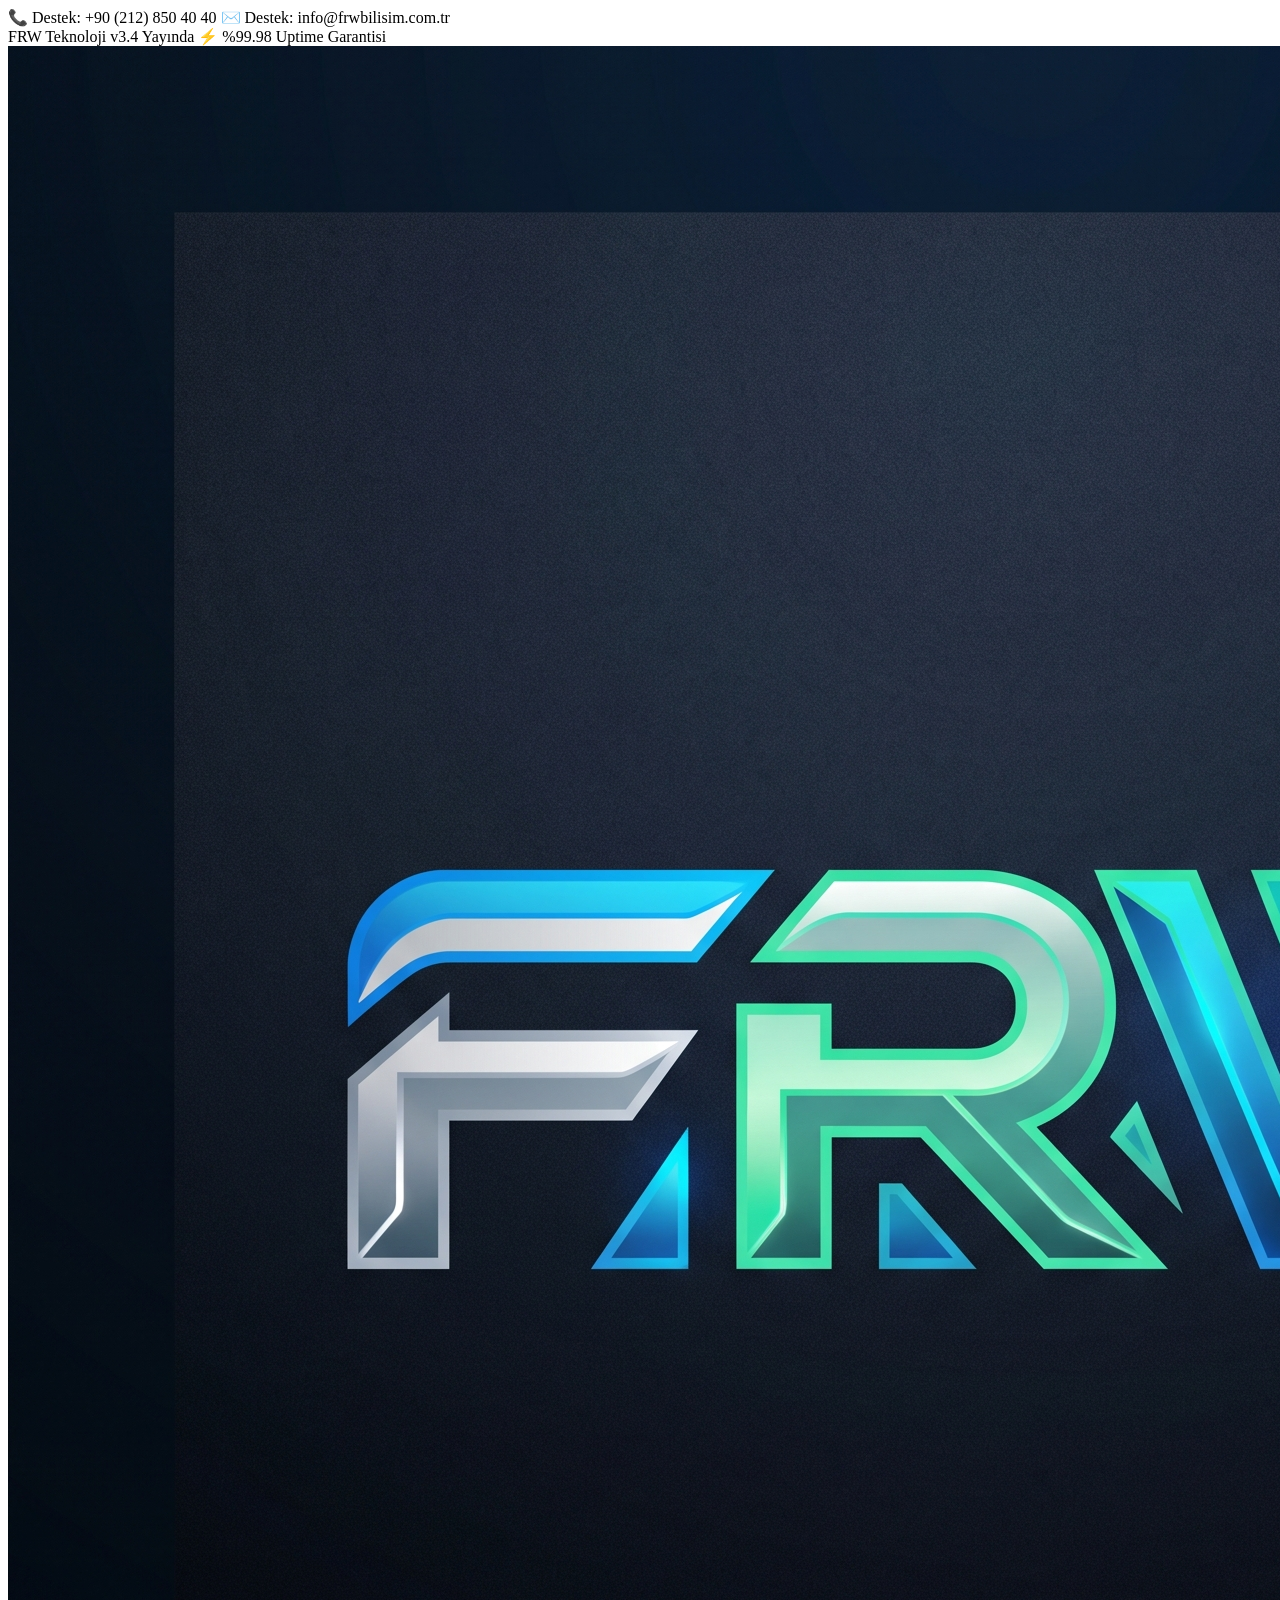
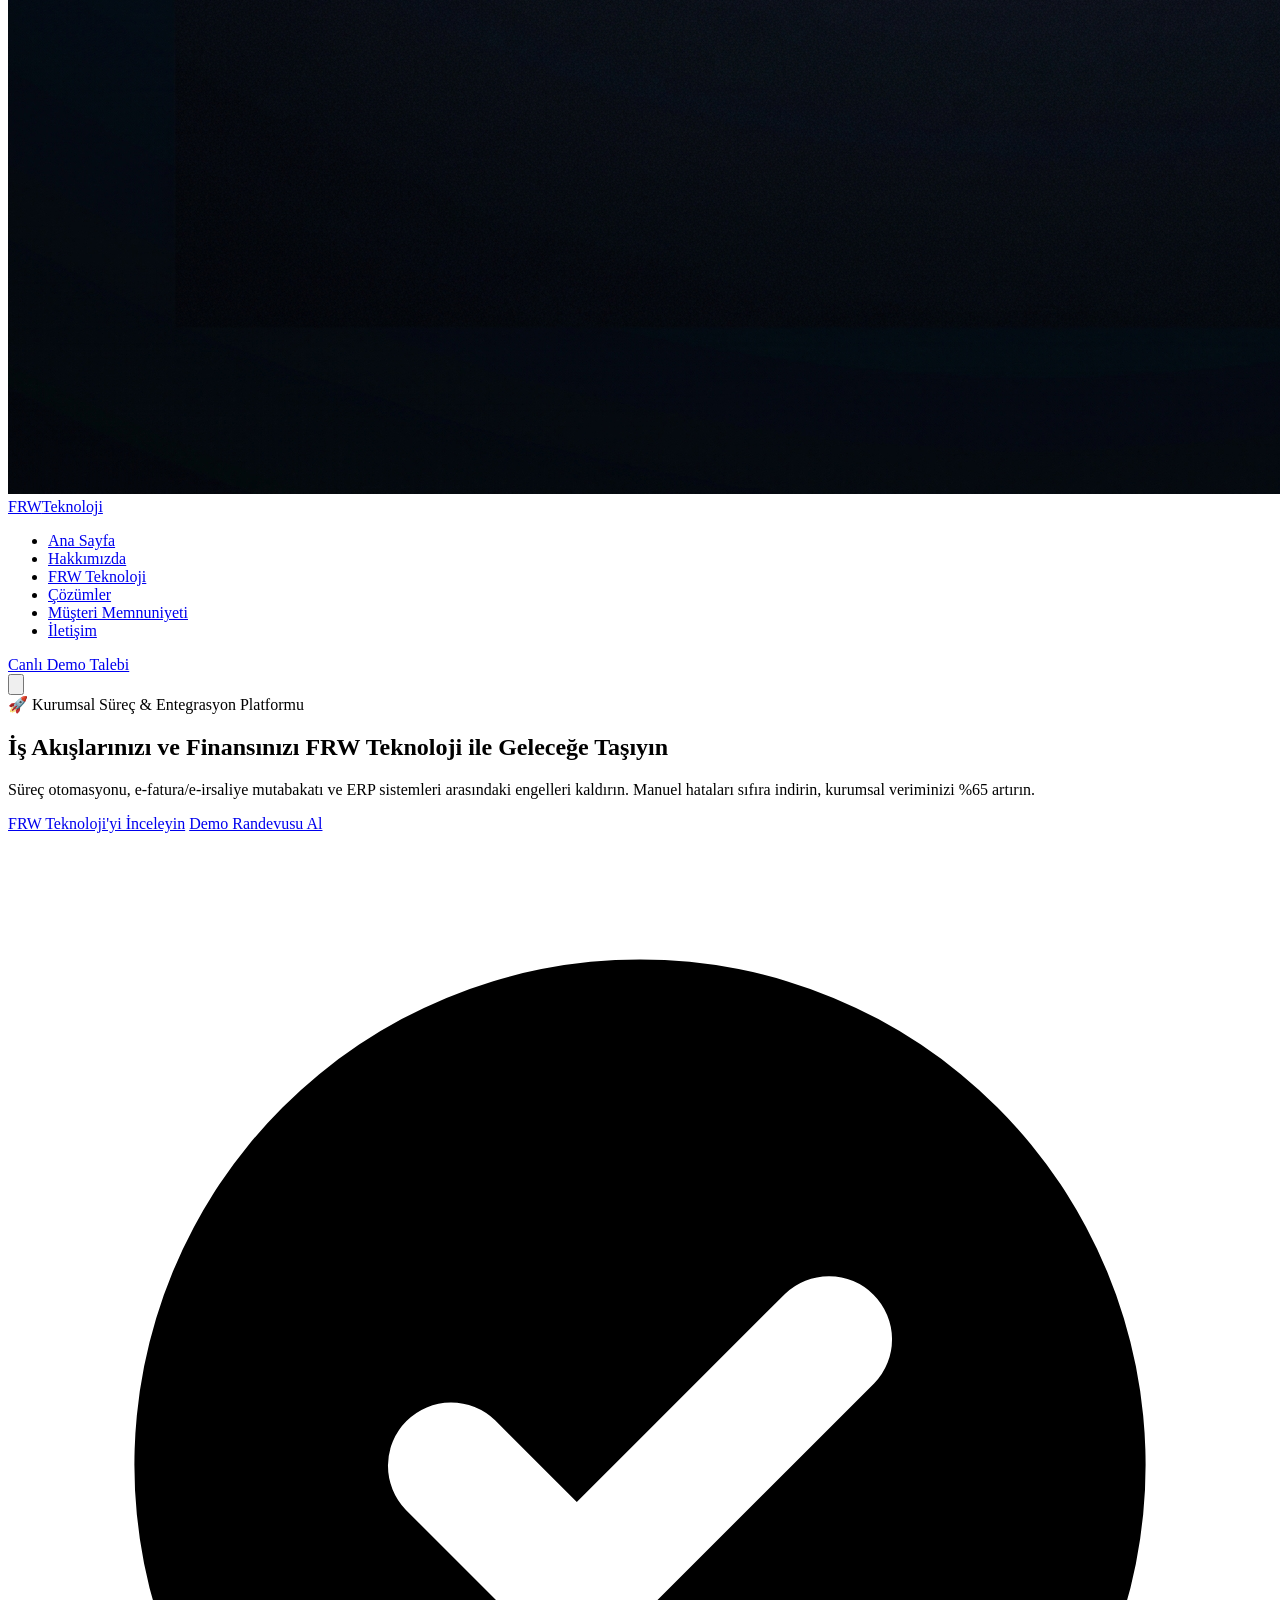
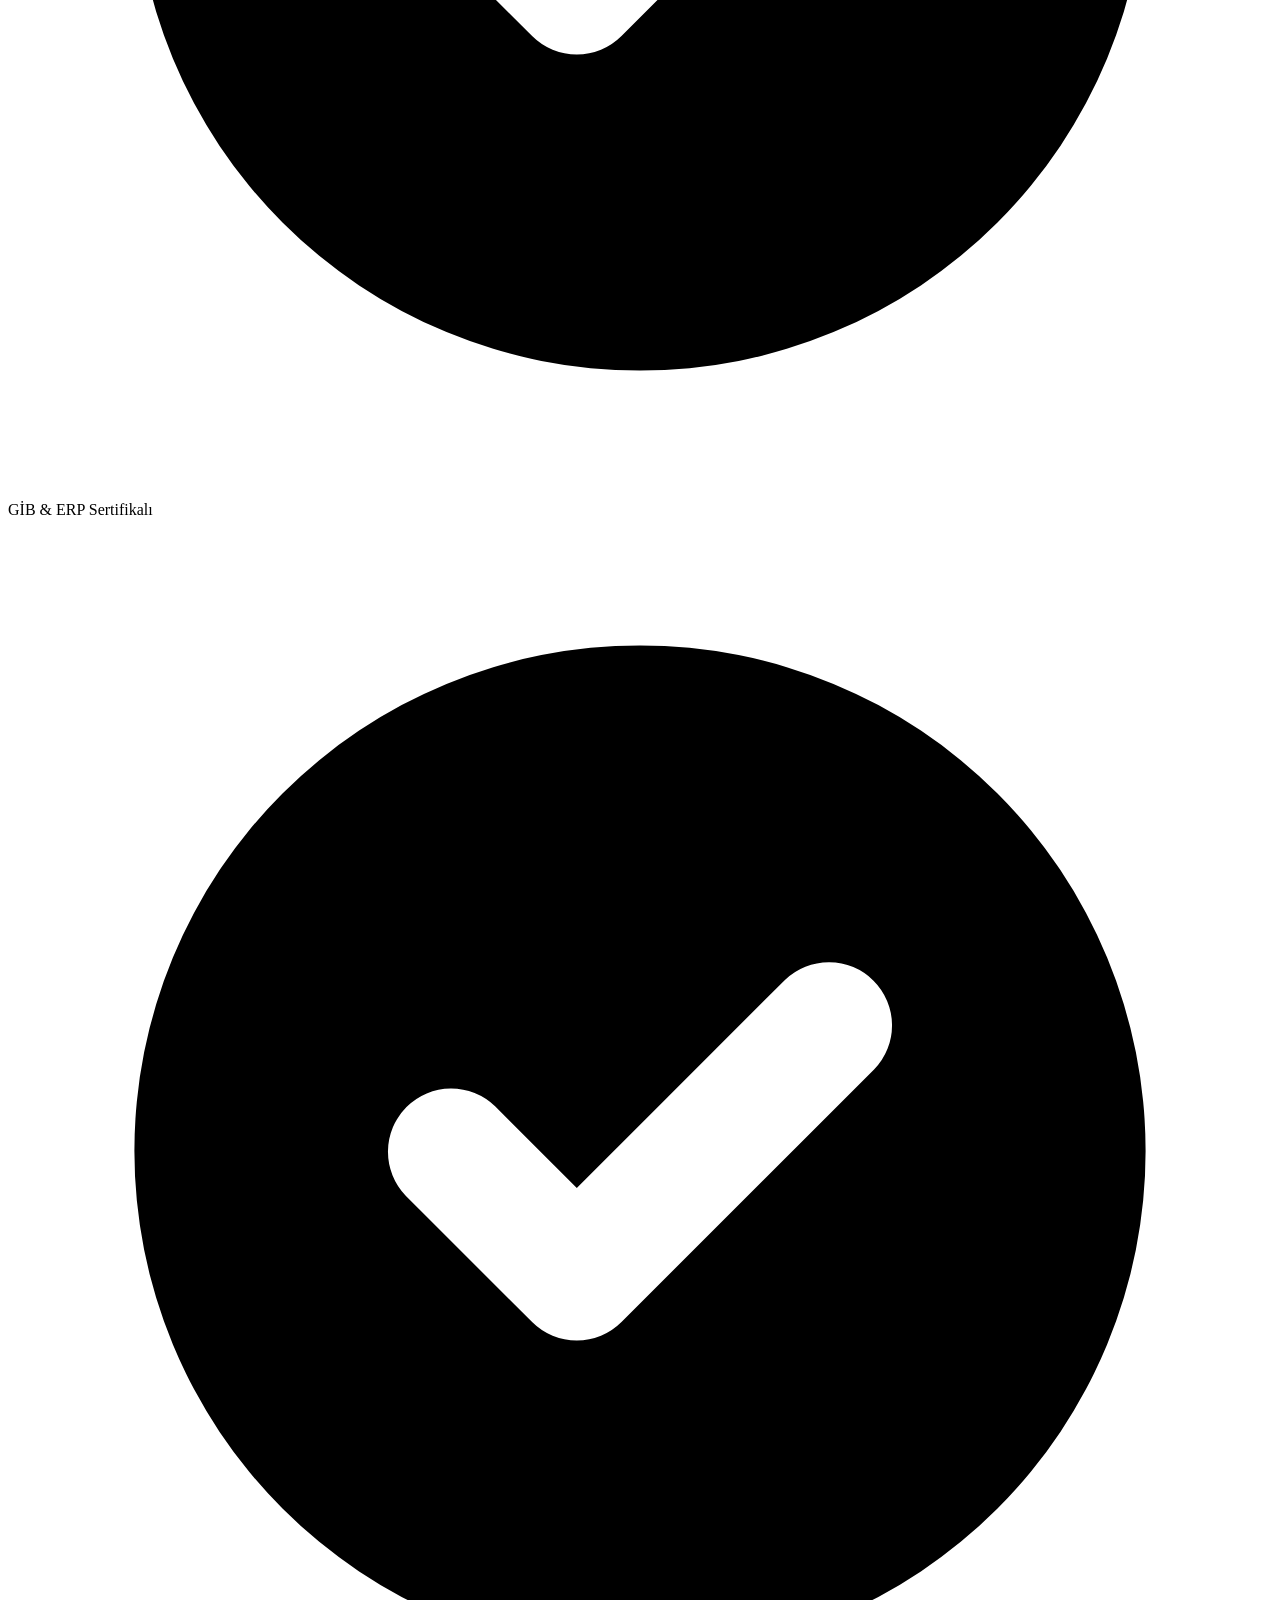
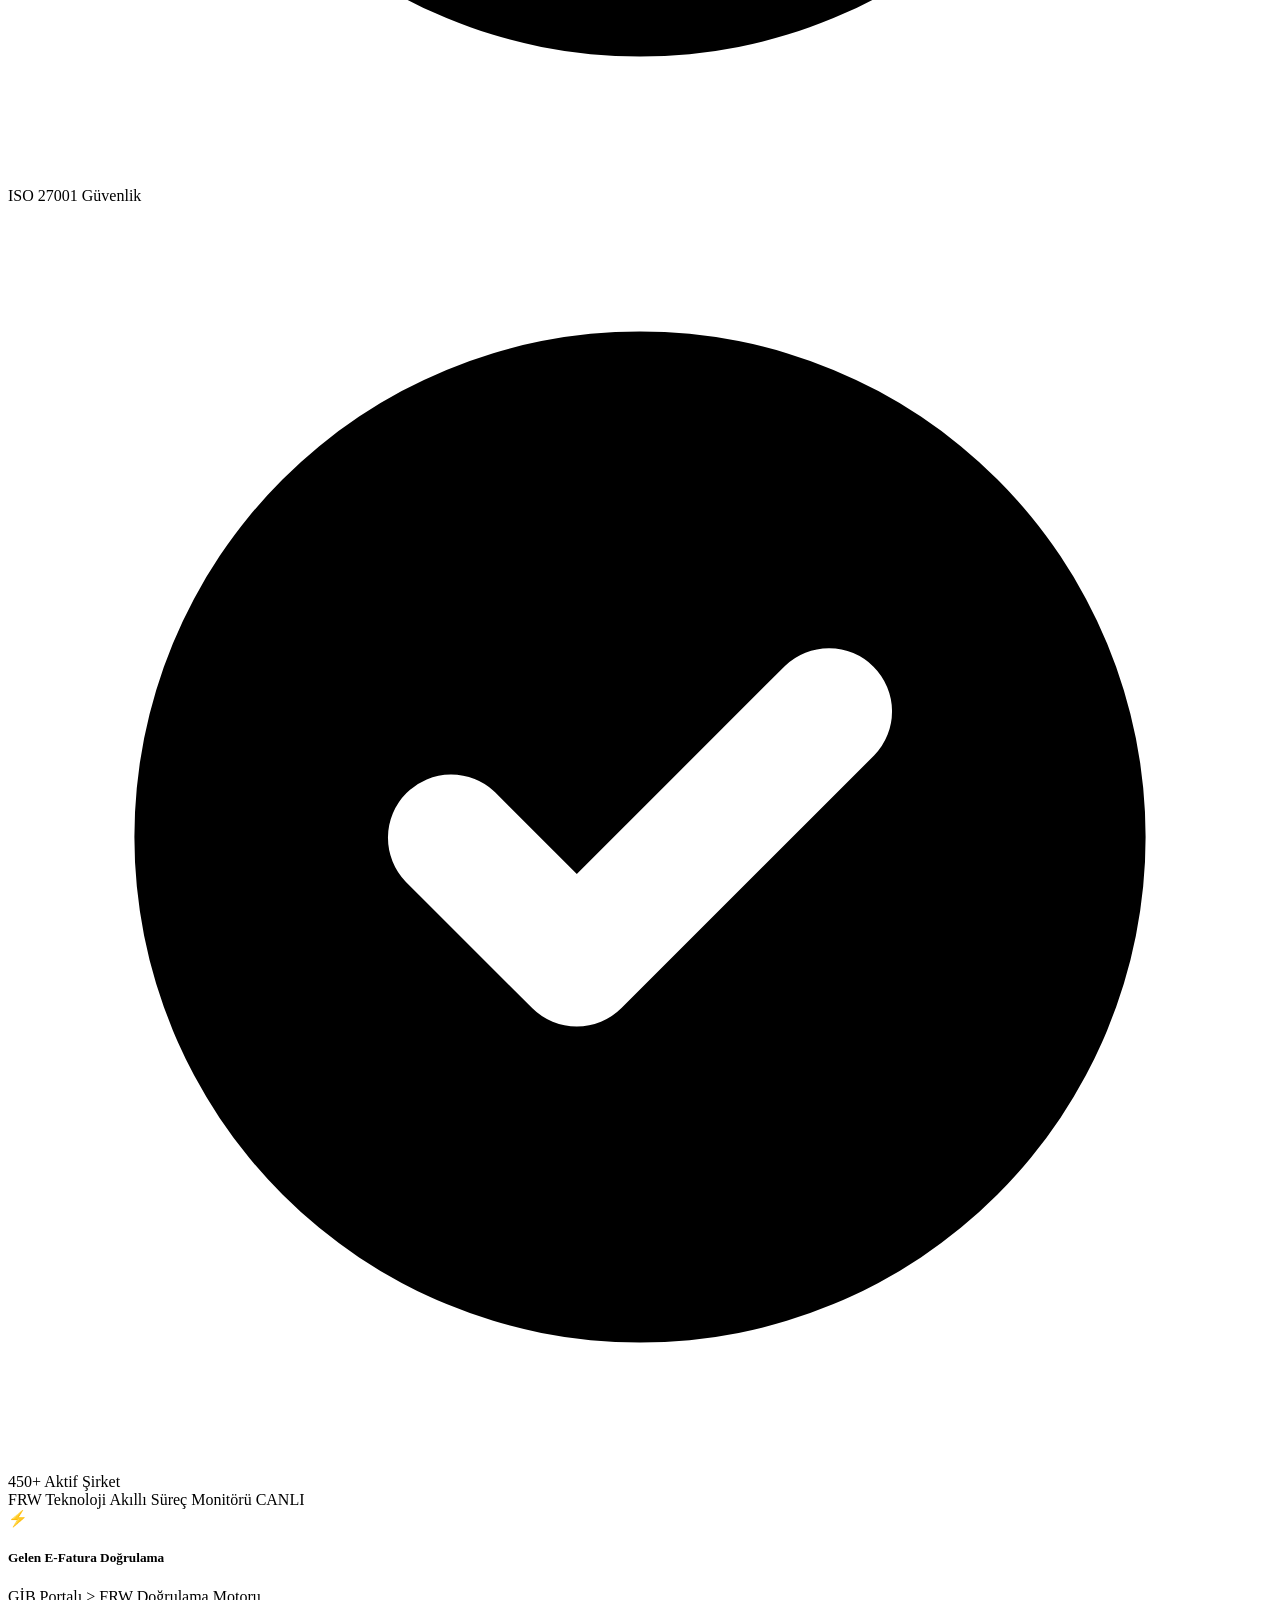
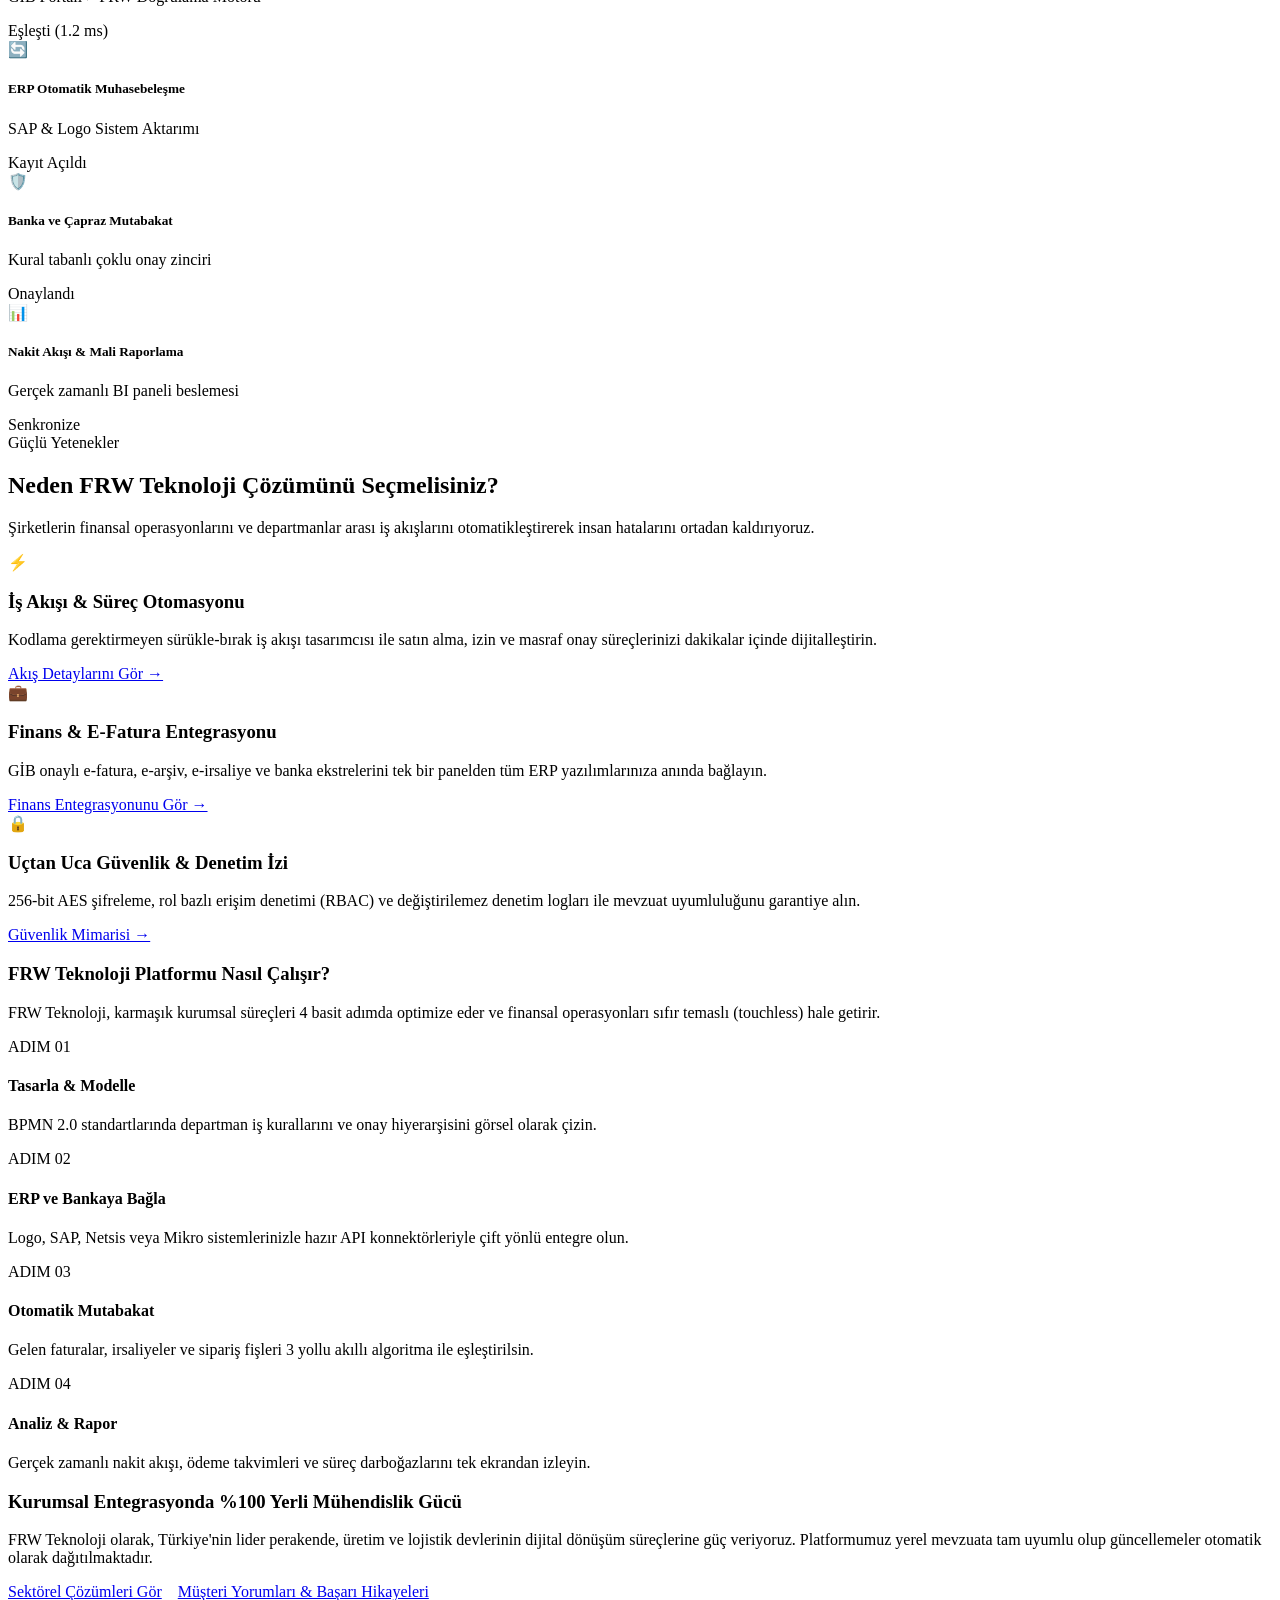
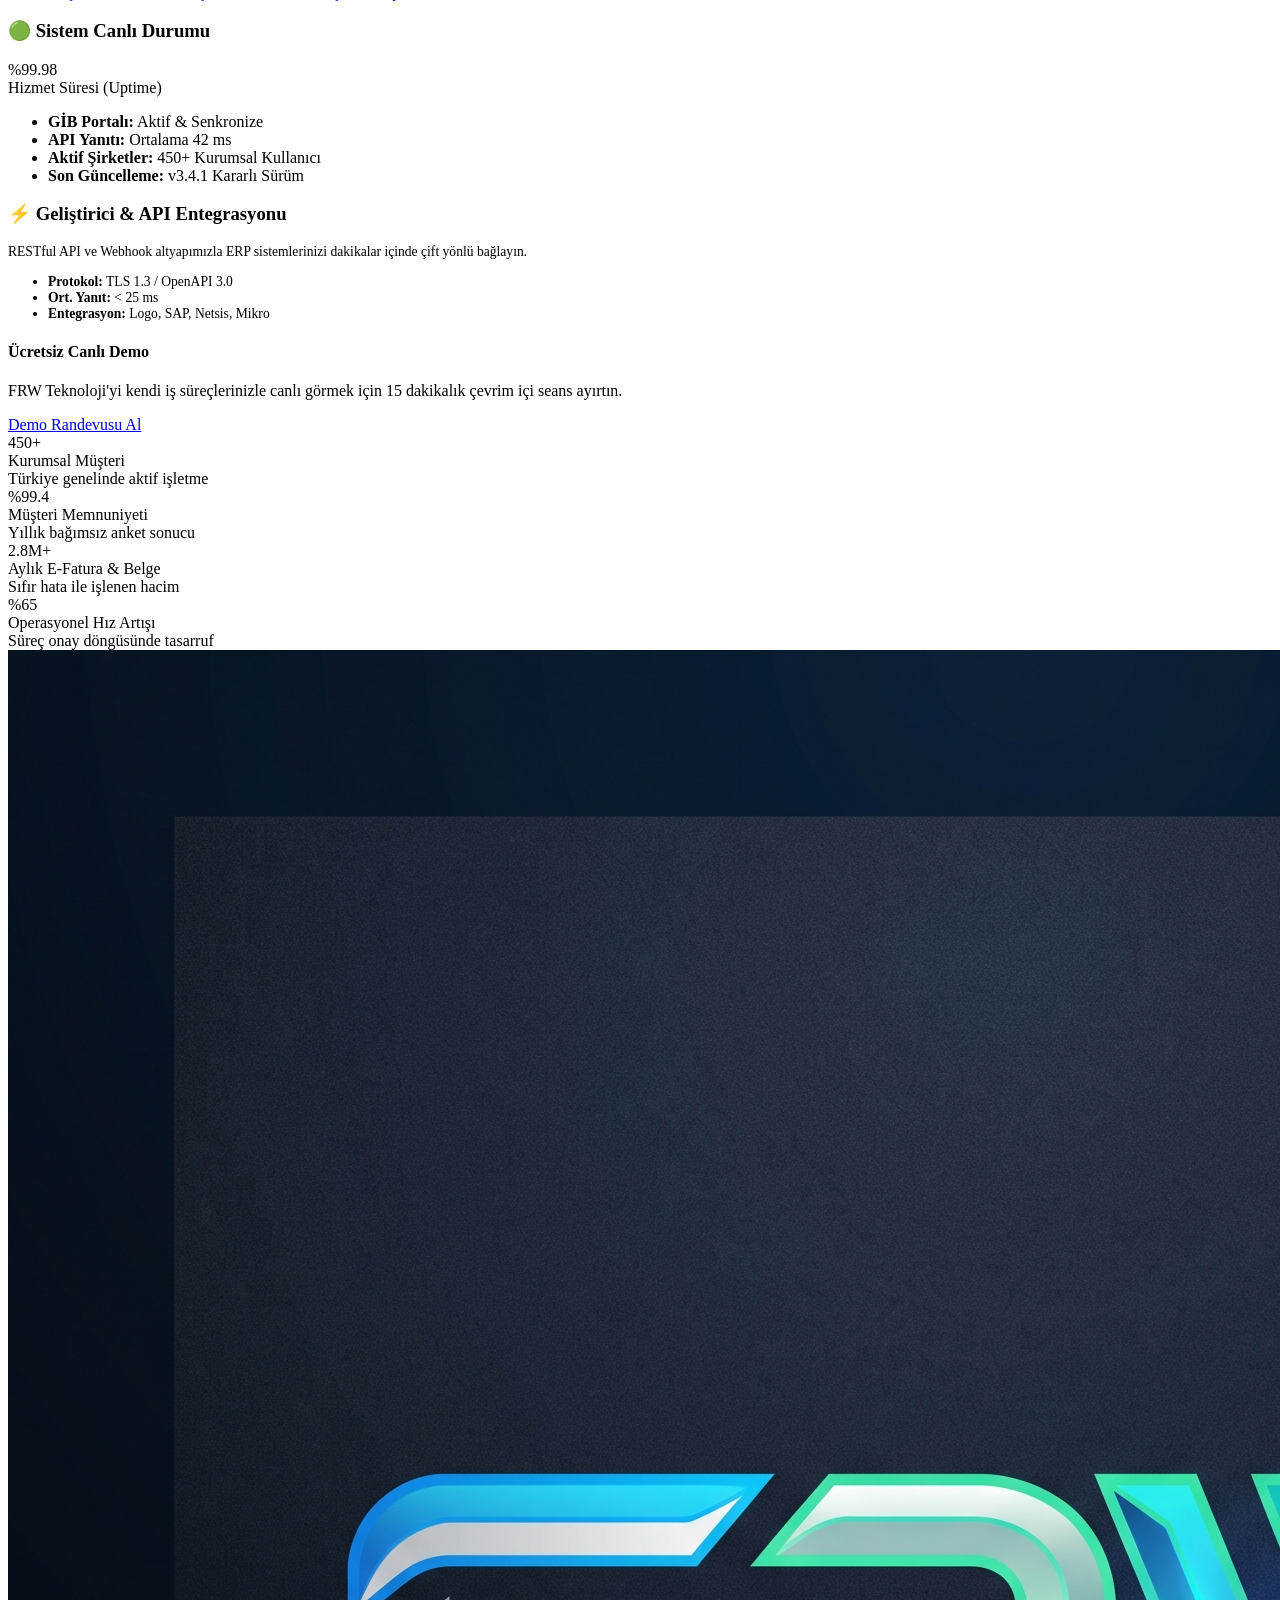
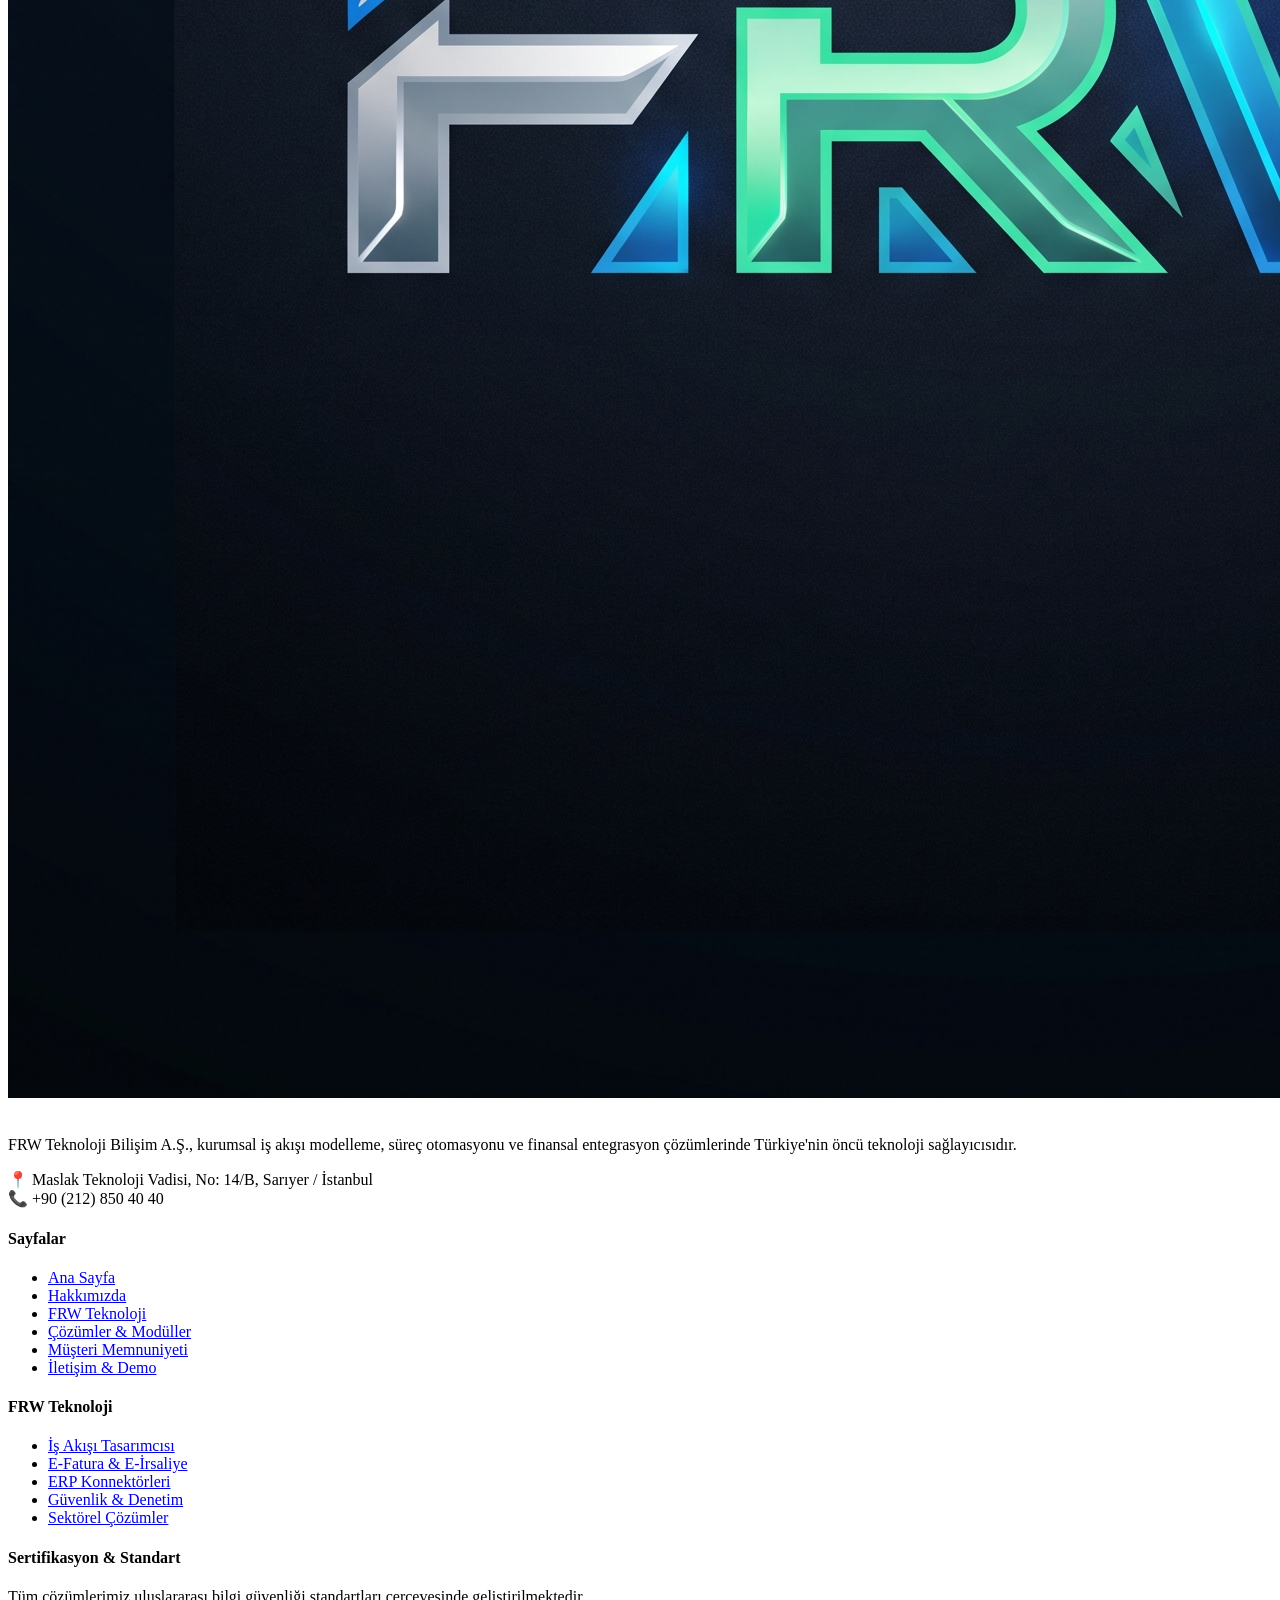
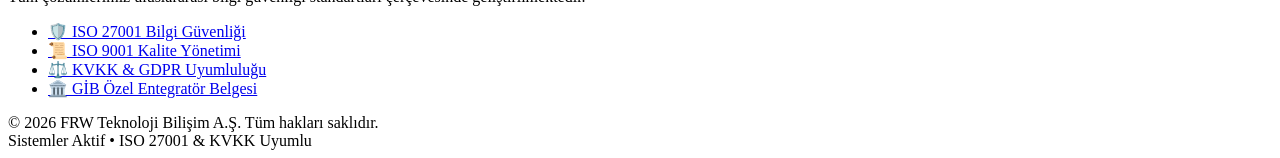
==== index.html @ 18f31af7 "Proje güncellendi" ====
<!DOCTYPE html>
<html lang="en">
<head>
    <meta charset="UTF-8">
    <meta name="viewport" content="width=device-width, initial-scale=1.0">
    <title>FRW Teknoloji | İş Akışı, Süreç Otomasyonu Ve Finans Entegrasyon Çözümleri</title>
    <meta name="description" content="FRW Teknoloji ile iş akışlarınızı, süreç otomasyonunuzu ve finans/fatura entegrasyonlarınızı tek merkezden yönetin.">

    <link rel="icon" type="image/jpg" href="assets/icons/frw.logo.jpg">

    <link rel="stylesheet" href="css/base.css">
    <link rel="stylesheet" href="css/index.css">

</head>
<body>
    <!--Header Bölümü-->
  <header class="site-header" id="site-header">
    <!-- Üst Bilgi Barı -->
    <div class="header-topbar">
      <div class="container">
        <div class="topbar-info">
          <span>📞 Destek: +90 (212) 850 40 40</span>
          <span>✉️ Destek: info@frwbilisim.com.tr</span>
        </div>
        <div class="topbar-info">
          <span class="topbar-tag">FRW Teknoloji v3.4 Yayında</span>
          <span>⚡ %99.98 Uptime Garantisi</span>
        </div>
      </div>
    </div>

    <!-- Üst Menü -->
    <div class="header-main">
      <div class="container header-inner">
        <!-- Marka Logosu -->
        <a href="index.html" class="brand-logo" title="FRW Teknoloji Ana Sayfa">
          <img src="assets/icons/frw.logo.jpg" alt="FRW Logo" class="logo-icon">
          <span>FRW<span class="logo-tag">Teknoloji</span></span>
        </a>

        <!-- Üst Menü -->
        <nav class="main-nav" id="main-nav" aria-label="Ana Gezinti Menüsü">
          <ul class="nav-list">
            <li><a href="index.html" class="nav-link active">Ana Sayfa</a></li>
            <li><a href="hakkimizda.html" class="nav-link">Hakkımızda</a></li>
            <li><a href="teknoloji.html" class="nav-link">FRW Teknoloji</a></li>
            <li><a href="cozumler.html" class="nav-link">Çözümler</a></li>
            <li><a href="musteri-memnuniyeti.html" class="nav-link">Müşteri Memnuniyeti</a></li>
            <li><a href="iletisim.html" class="nav-link">İletişim</a></li>
          </ul>
        </nav>

        <!-- Demo Taleb Kısmı -->
        <div class="header-actions">
          <a href="iletisim.html" class="btn btn-primary btn-sm">Canlı Demo Talebi</a>
        </div>

        <button class="mobile-toggle" aria-label="Menüyü Aç/Kapat" aria-expanded="false">
          <svg fill="none" stroke="currentColor" stroke-width="2" viewBox="0 0 24 24">
            <path stroke-linecap="round" stroke-linejoin="round" d="M4 6h16M4 12h16M4 18h16"></path>
          </svg>
        </button>
      </div>
    </div>
  </header>

  <!--Main Kıım-->

  <main id="main-content">

    <section class="hero-section" id="hero">
      <div class="container">
        <div class="hero-grid">
          <div class="hero-content">
            <span class="hero-badge">🚀 Kurumsal Süreç &amp; Entegrasyon Platformu</span>
            <h1 class="hero-title">
              İş Akışlarınızı ve Finansınızı <span class="highlight">FRW Teknoloji</span> ile Geleceğe Taşıyın
            </h1>
            <p class="hero-desc">
              Süreç otomasyonu, e-fatura/e-irsaliye mutabakatı ve ERP sistemleri arasındaki engelleri kaldırın. Manuel hataları sıfıra indirin, kurumsal veriminizi %65 artırın.
            </p>
            <div class="hero-cta-group">
              <a href="teknoloji.html" class="btn btn-primary btn-lg">FRW Teknoloji'yi İnceleyin</a>
              <a href="iletisim.html" class="btn btn-outline btn-lg">Demo Randevusu Al</a>
            </div>
            <div class="hero-trust-bar">
              <div class="trust-item">
                <svg fill="currentColor" viewBox="0 0 20 20"><path fill-rule="evenodd" d="M10 18a8 8 0 100-16 8 8 0 000 16zm3.707-9.293a1 1 0 00-1.414-1.414L9 10.586 7.707 9.293a1 1 0 00-1.414 1.414l2 2a1 1 0 001.414 0l4-4z" clip-rule="evenodd"></path></svg>
                <span>GİB &amp; ERP Sertifikalı</span>
              </div>
              <div class="trust-item">
                <svg fill="currentColor" viewBox="0 0 20 20"><path fill-rule="evenodd" d="M10 18a8 8 0 100-16 8 8 0 000 16zm3.707-9.293a1 1 0 00-1.414-1.414L9 10.586 7.707 9.293a1 1 0 00-1.414 1.414l2 2a1 1 0 001.414 0l4-4z" clip-rule="evenodd"></path></svg>
                <span>ISO 27001 Güvenlik</span>
              </div>
              <div class="trust-item">
                <svg fill="currentColor" viewBox="0 0 20 20"><path fill-rule="evenodd" d="M10 18a8 8 0 100-16 8 8 0 000 16zm3.707-9.293a1 1 0 00-1.414-1.414L9 10.586 7.707 9.293a1 1 0 00-1.414 1.414l2 2a1 1 0 001.414 0l4-4z" clip-rule="evenodd"></path></svg>
                <span>450+ Aktif Şirket</span>
              </div>
            </div>
          </div>

          
          <div class="hero-visual">
            <div class="hero-visual-card">
              <div class="visual-card-header">
                <div class="dots">
                  <span class="dot"></span>
                  <span class="dot"></span>
                  <span class="dot"></span>
                </div>
                <span>FRW Teknoloji Akıllı Süreç Monitörü</span>
                <span class="badge badge-success">CANLI</span>
              </div>
              <div class="visual-card-body">
                <div class="flow-step-item">
                  <div class="flow-step-info">
                    <span class="flow-icon">⚡</span>
                    <div>
                      <h5>Gelen E-Fatura Doğrulama</h5>
                      <p>GİB Portalı &gt; FRW Doğrulama Motoru</p>
                    </div>
                  </div>
                  <span class="flow-status status-ok">Eşleşti (1.2 ms)</span>
                </div>

                <div class="flow-step-item">
                  <div class="flow-step-info">
                    <span class="flow-icon">🔄</span>
                    <div>
                      <h5>ERP Otomatik Muhasebeleşme</h5>
                      <p>SAP &amp; Logo Sistem Aktarımı</p>
                    </div>
                  </div>
                  <span class="flow-status status-ok">Kayıt Açıldı</span>
                </div>

                <div class="flow-step-item">
                  <div class="flow-step-info">
                    <span class="flow-icon">🛡️</span>
                    <div>
                      <h5>Banka ve Çapraz Mutabakat</h5>
                      <p>Kural tabanlı çoklu onay zinciri</p>
                    </div>
                  </div>
                  <span class="flow-status status-sync">Onaylandı</span>
                </div>

                <div class="flow-step-item">
                  <div class="flow-step-info">
                    <span class="flow-icon">📊</span>
                    <div>
                      <h5>Nakit Akışı &amp; Mali Raporlama</h5>
                      <p>Gerçek zamanlı BI paneli beslemesi</p>
                    </div>
                  </div>
                  <span class="flow-status status-ok">Senkronize</span>
                </div>
              </div>
            </div>
          </div>
        </div>
      </div>
    </section>

    <section class="features-section" id="ozellikler">
      <div class="container">
        <div class="section-head">
          <span class="sub-tag">Güçlü Yetenekler</span>
          <h2>Neden FRW Teknoloji Çözümünü Seçmelisiniz?</h2>
          <p>Şirketlerin finansal operasyonlarını ve departmanlar arası iş akışlarını otomatikleştirerek insan hatalarını ortadan kaldırıyoruz.</p>
        </div>

        <div class="features-grid">
          <article class="feature-box">
            <div class="feature-box-icon">⚡</div>
            <h3>İş Akışı &amp; Süreç Otomasyonu</h3>
            <p>Kodlama gerektirmeyen sürükle-bırak iş akışı tasarımcısı ile satın alma, izin ve masraf onay süreçlerinizi dakikalar içinde dijitalleştirin.</p>
            <a href="teknoloji.html#surec-yonetimi" class="feature-link">Akış Detaylarını Gör &rarr;</a>
          </article>

          <article class="feature-box">
            <div class="feature-box-icon">💼</div>
            <h3>Finans &amp; E-Fatura Entegrasyonu</h3>
            <p>GİB onaylı e-fatura, e-arşiv, e-irsaliye ve banka ekstrelerini tek bir panelden tüm ERP yazılımlarınıza anında bağlayın.</p>
            <a href="teknoloji.html#finans-entegrasyonu" class="feature-link">Finans Entegrasyonunu Gör &rarr;</a>
          </article>

          <article class="feature-box">
            <div class="feature-box-icon">🔒</div>
            <h3>Uçtan Uca Güvenlik &amp; Denetim İzi</h3>
            <p>256-bit AES şifreleme, rol bazlı erişim denetimi (RBAC) ve değiştirilemez denetim logları ile mevzuat uyumluluğunu garantiye alın.</p>
            <a href="teknoloji.html#guvenlik" class="feature-link">Güvenlik Mimarisi &rarr;</a>
          </article>
        </div>
      </div>
    </section>

    <section class="tech-showcase-section" id="isleyis">
      <div class="container">
        <div class="page-layout-with-aside">
          
          <div class="main-content-column">
            <div class="tech-pipeline-card">
              <h3>FRW Teknoloji Platformu Nasıl Çalışır?</h3>
              <p>FRW Teknoloji, karmaşık kurumsal süreçleri 4 basit adımda optimize eder ve finansal operasyonları sıfır temaslı (touchless) hale getirir.</p>
              
              <div class="pipeline-steps-grid">
                <div class="pipeline-step">
                  <span class="step-num">ADIM 01</span>
                  <h4>Tasarla &amp; Modelle</h4>
                  <p>BPMN 2.0 standartlarında departman iş kurallarını ve onay hiyerarşisini görsel olarak çizin.</p>
                </div>

                <div class="pipeline-step">
                  <span class="step-num">ADIM 02</span>
                  <h4>ERP ve Bankaya Bağla</h4>
                  <p>Logo, SAP, Netsis veya Mikro sistemlerinizle hazır API konnektörleriyle çift yönlü entegre olun.</p>
                </div>

                <div class="pipeline-step">
                  <span class="step-num">ADIM 03</span>
                  <h4>Otomatik Mutabakat</h4>
                  <p>Gelen faturalar, irsaliyeler ve sipariş fişleri 3 yollu akıllı algoritma ile eşleştirilsin.</p>
                </div>

                <div class="pipeline-step">
                  <span class="step-num">ADIM 04</span>
                  <h4>Analiz &amp; Rapor</h4>
                  <p>Gerçek zamanlı nakit akışı, ödeme takvimleri ve süreç darboğazlarını tek ekrandan izleyin.</p>
                </div>
              </div>
            </div>

            <div class="tech-pipeline-card">
              <h3>Kurumsal Entegrasyonda %100 Yerli Mühendislik Gücü</h3>
              <p>FRW Teknoloji olarak, Türkiye'nin lider perakende, üretim ve lojistik devlerinin dijital dönüşüm süreçlerine güç veriyoruz. Platformumuz yerel mevzuata tam uyumlu olup güncellemeler otomatik olarak dağıtılmaktadır.</p>
              <div style="display: flex; gap: 1rem; flex-wrap: wrap; margin-top: 1rem;">
                <a href="cozumler.html" class="btn btn-outline btn-sm">Sektörel Çözümleri Gör</a>
                <a href="musteri-memnuniyeti.html" class="btn btn-outline btn-sm">Müşteri Yorumları &amp; Başarı Hikayeleri</a>
              </div>
            </div>
          </div>

          <!-- Sağ Taraf Yan Bilgi Paneli (aside) -->
          <aside class="sidebar-aside" id="home-aside" aria-label="Sistem ve Platform Bilgileri">
            <div class="aside-card">
              <h3>
                <span class="aside-icon">🟢</span>
                Sistem Canlı Durumu
              </h3>
              <div class="aside-stat-box">
                <div class="num">%99.98</div>
                <div class="lbl">Hizmet Süresi (Uptime)</div>
              </div>
              <ul class="aside-list">
                <li><strong>GİB Portalı:</strong> Aktif &amp; Senkronize</li>
                <li><strong>API Yanıtı:</strong> Ortalama 42 ms</li>
                <li><strong>Aktif Şirketler:</strong> 450+ Kurumsal Kullanıcı</li>
                <li><strong>Son Güncelleme:</strong> v3.4.1 Kararlı Sürüm</li>
              </ul>
            </div>

            <div class="aside-card">
              <h3>
                <span class="aside-icon">⚡</span>
                Geliştirici &amp; API Entegrasyonu
              </h3>
              <p style="font-size: 0.85rem; color: var(--text-muted); margin-bottom: 0.75rem;">
                RESTful API ve Webhook altyapımızla ERP sistemlerinizi dakikalar içinde çift yönlü bağlayın.
              </p>
              <ul class="aside-list" style="font-size: 0.85rem;">
                <li><strong>Protokol:</strong> TLS 1.3 / OpenAPI 3.0</li>
                <li><strong>Ort. Yanıt:</strong> &lt; 25 ms</li>
                <li><strong>Entegrasyon:</strong> Logo, SAP, Netsis, Mikro</li>
              </ul>
            </div>

            <div class="aside-cta-box">
              <h4>Ücretsiz Canlı Demo</h4>
              <p>FRW Teknoloji'yi kendi iş süreçlerinizle canlı görmek için 15 dakikalık çevrim içi seans ayırtın.</p>
              <a href="iletisim.html" class="btn btn-primary btn-sm" style="width: 100%;">Demo Randevusu Al</a>
            </div>
          </aside>

        </div>
      </div>
    </section>

    <section class="metrics-section" id="metrikler">
      <div class="container">
        <div class="metrics-grid">
          <div class="metric-item">
            <div class="metric-value">450+</div>
            <div class="metric-title">Kurumsal Müşteri</div>
            <div class="metric-desc">Türkiye genelinde aktif işletme</div>
          </div>
          <div class="metric-item">
            <div class="metric-value">%99.4</div>
            <div class="metric-title">Müşteri Memnuniyeti</div>
            <div class="metric-desc">Yıllık bağımsız anket sonucu</div>
          </div>
          <div class="metric-item">
            <div class="metric-value">2.8M+</div>
            <div class="metric-title">Aylık E-Fatura &amp; Belge</div>
            <div class="metric-desc">Sıfır hata ile işlenen hacim</div>
          </div>
          <div class="metric-item">
            <div class="metric-value">%65</div>
            <div class="metric-title">Operasyonel Hız Artışı</div>
            <div class="metric-desc">Süreç onay döngüsünde tasarruf</div>
          </div>
        </div>
      </div>
    </section>

  </main>

  <!-- Footer Başlangıcı-->
  <footer class="site-footer" id="site-footer">
    <div class="container">
      <div class="footer-grid">
        <div class="footer-col">
          <div class="brand-logo" style="color: #ffffff; margin-bottom: 1rem;">
            <img src="assets/icons/frw.logo.jpg" alt="FRW Logo" class="logo-icon">
            <span>FRW<span class="logo-tag">Teknoloji</span></span>
          </div>
          <p>
            FRW Teknoloji Bilişim A.Ş., kurumsal iş akışı modelleme, süreç otomasyonu ve finansal entegrasyon çözümlerinde Türkiye'nin öncü teknoloji sağlayıcısıdır.
          </p>
          <div class="footer-contact-item">
            <span>📍</span>
            <span>Maslak Teknoloji Vadisi, No: 14/B, Sarıyer / İstanbul</span>
          </div>
          <div class="footer-contact-item">
            <span>📞</span>
            <span>+90 (212) 850 40 40</span>
          </div>
        </div>

        <div class="footer-col">
          <h4>Sayfalar</h4>
          <ul class="footer-links">
            <li><a href="index.html">Ana Sayfa</a></li>
            <li><a href="hakkimizda.html">Hakkımızda</a></li>
            <li><a href="teknoloji.html">FRW Teknoloji</a></li>
            <li><a href="cozumler.html">Çözümler &amp; Modüller</a></li>
            <li><a href="musteri-memnuniyeti.html">Müşteri Memnuniyeti</a></li>
            <li><a href="iletisim.html">İletişim &amp; Demo</a></li>
          </ul>
        </div>

        <div class="footer-col">
          <h4>FRW Teknoloji</h4>
          <ul class="footer-links">
            <li><a href="teknoloji.html#surec-yonetimi">İş Akışı Tasarımcısı</a></li>
            <li><a href="teknoloji.html#finans-entegrasyonu">E-Fatura &amp; E-İrsaliye</a></li>
            <li><a href="teknoloji.html#erp-entegrasyonu">ERP Konnektörleri</a></li>
            <li><a href="teknoloji.html#guvenlik">Güvenlik &amp; Denetim</a></li>
            <li><a href="cozumler.html#sektorel">Sektörel Çözümler</a></li>
          </ul>
        </div>

        <div class="footer-col">
          <h4>Sertifikasyon &amp; Standart</h4>
          <p>Tüm çözümlerimiz uluslararası bilgi güvenliği standartları çerçevesinde geliştirilmektedir.</p>
          <ul class="footer-links">
            <li><a href="#">🛡️ ISO 27001 Bilgi Güvenliği</a></li>
            <li><a href="#">📜 ISO 9001 Kalite Yönetimi</a></li>
            <li><a href="#">⚖️ KVKK &amp; GDPR Uyumluluğu</a></li>
            <li><a href="#">🏛️ GİB Özel Entegratör Belgesi</a></li>
          </ul>
        </div>
      </div>
    </div>

    <div class="footer-bottom">
      <div class="container">
        <div>
          &copy; 2026 FRW Teknoloji Bilişim A.Ş. Tüm hakları saklıdır.
        </div>
        <div class="footer-system-status">
          <span class="status-pulse"></span> Sistemler Aktif • ISO 27001 &amp; KVKK Uyumlu
        </div>
      </div>
    </div>
  </footer>
  <script src="js/main.js"></script>
    
</body>
</html>
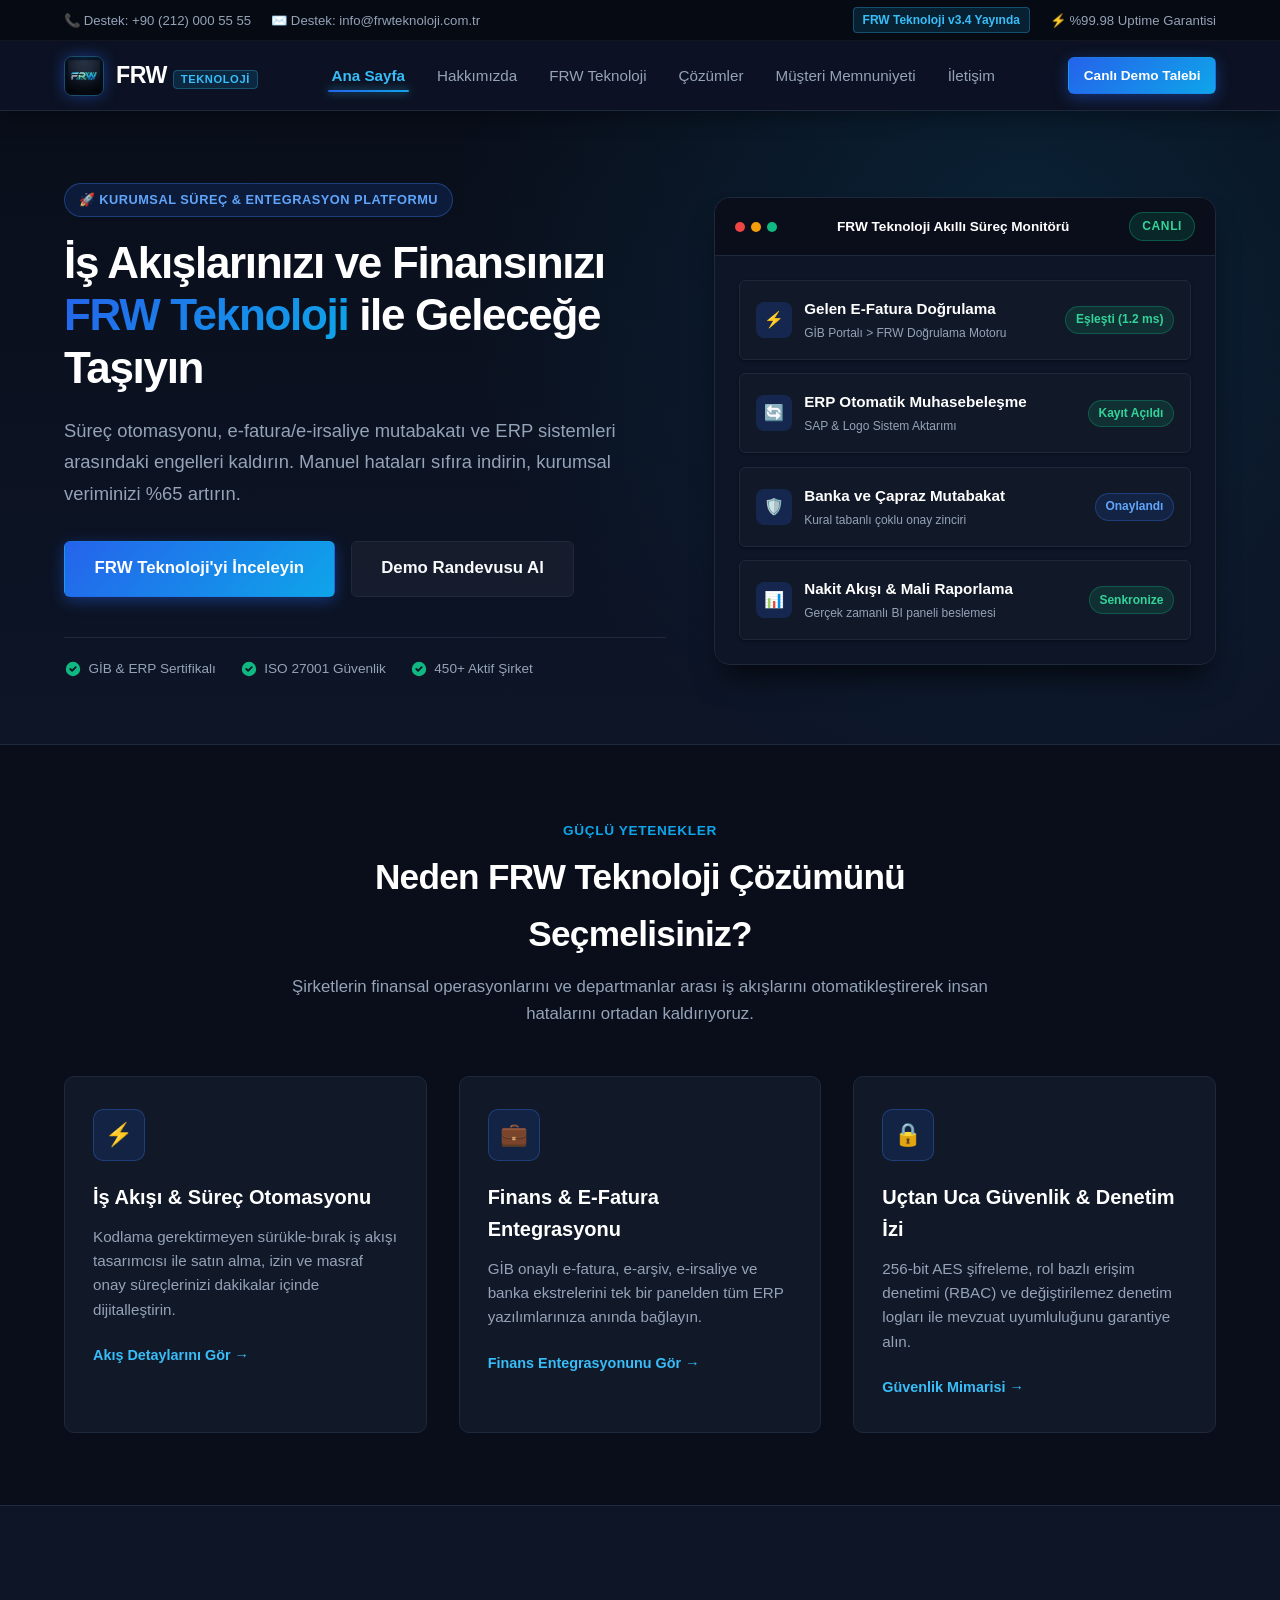
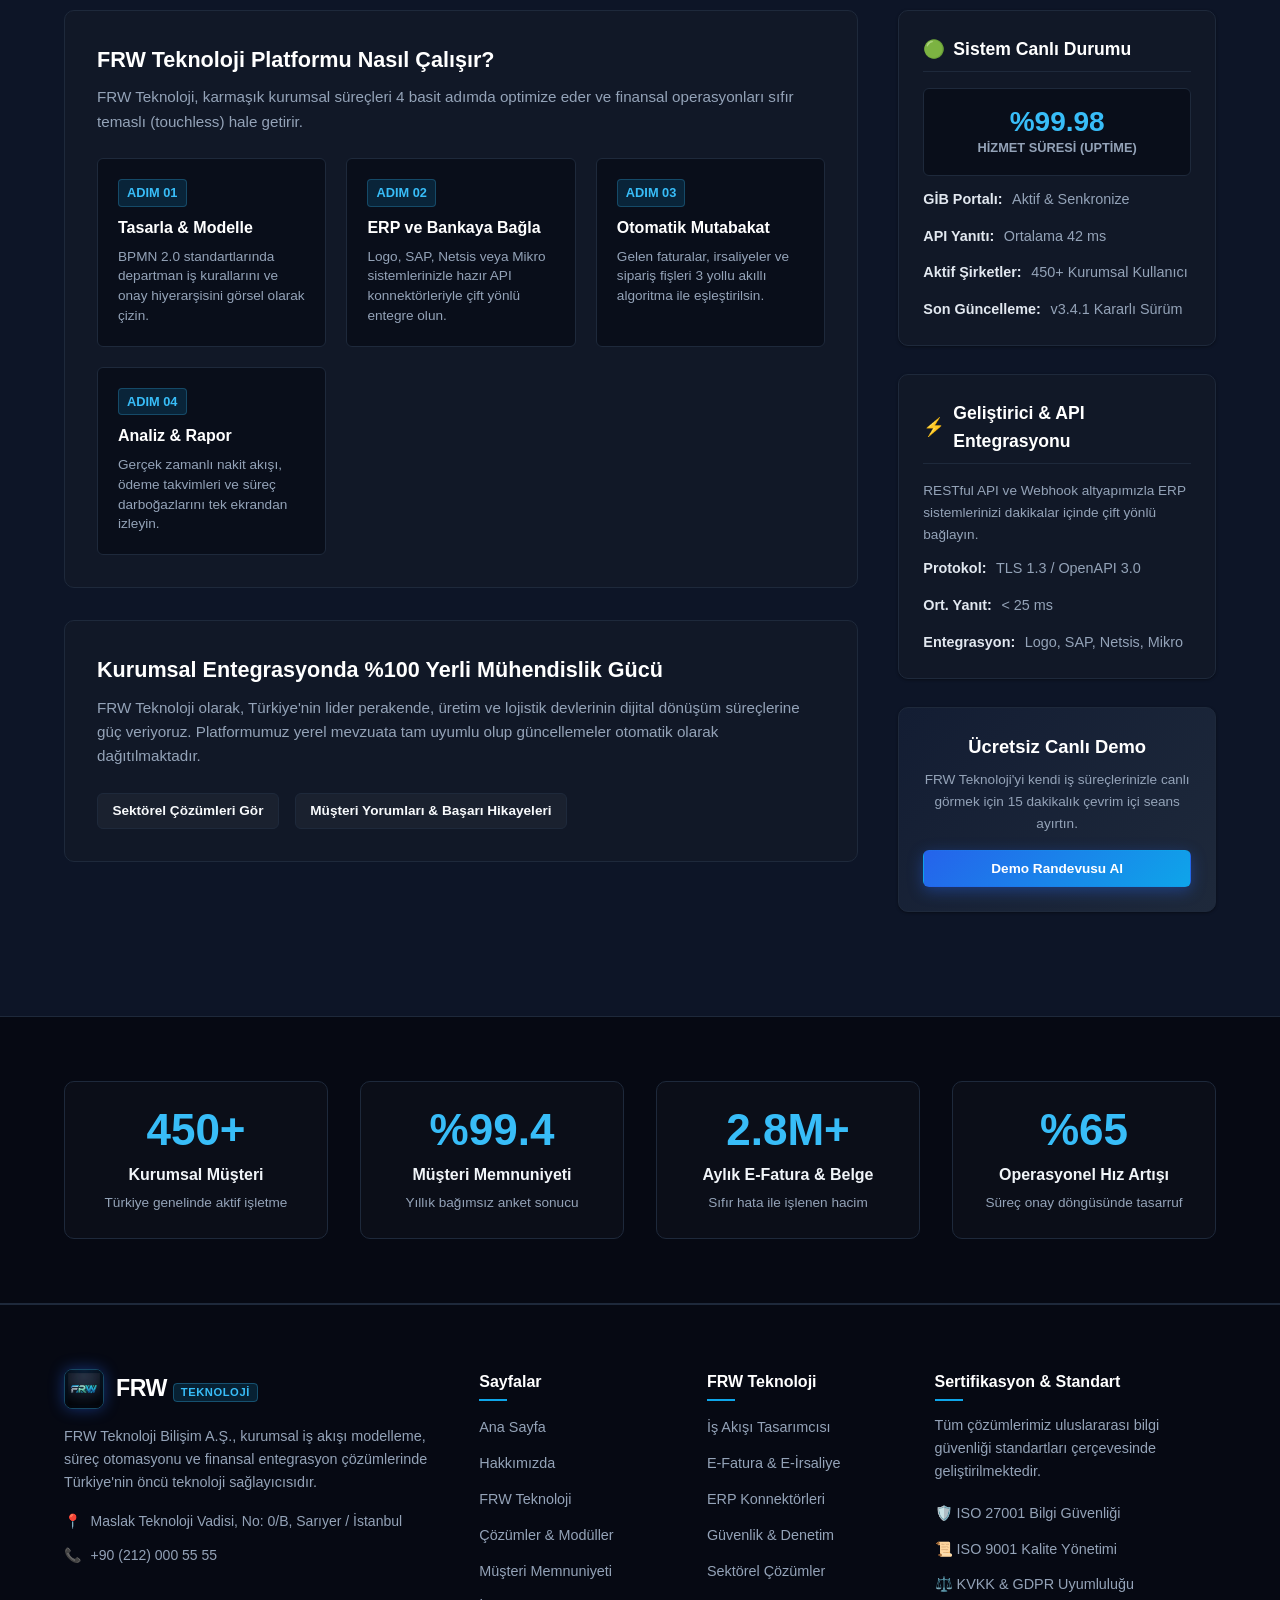
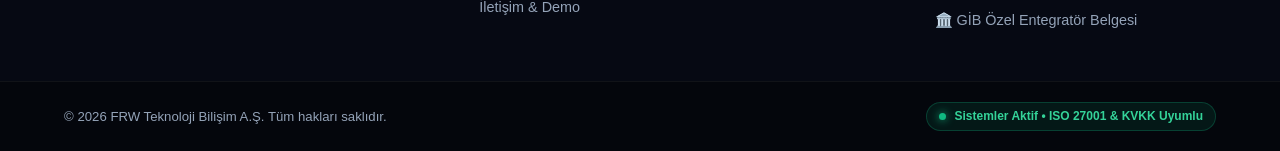
==== commit c072340c: "Proje güncellendi" ====
--- a/index.html
+++ b/index.html
@@ -1,26 +1,30 @@
 <!DOCTYPE html>
-<html lang="en">
+<html lang="tr">
 <head>
-    <meta charset="UTF-8">
-    <meta name="viewport" content="width=device-width, initial-scale=1.0">
-    <title>FRW Teknoloji | İş Akışı, Süreç Otomasyonu Ve Finans Entegrasyon Çözümleri</title>
-    <meta name="description" content="FRW Teknoloji ile iş akışlarınızı, süreç otomasyonunuzu ve finans/fatura entegrasyonlarınızı tek merkezden yönetin.">
-
-    <link rel="icon" type="image/jpg" href="assets/icons/frw.logo.jpg">
-
-    <link rel="stylesheet" href="css/base.css">
-    <link rel="stylesheet" href="css/index.css">
-
+  <meta charset="UTF-8">
+  <meta name="viewport" content="width=device-width, initial-scale=1.0">
+  <title>FRW Teknoloji | İş Akışı, Süreç Otomasyonu ve Finans Entegrasyon Çözümleri</title>
+  <meta name="description" content="FRW Teknoloji ile iş akışlarınızı, süreç otomasyonunuzu ve finans/fatura entegrasyonlarınızı tek merkezden yönetin.">
+  
+  <!-- Sekme Logosu (Favicon) -->
+  <link rel="icon" type="image/jpeg" href="assets/icons/frw.logo.jpg">
+  
+  <!-- Ortak ve Sayfaya Özel CSS Dosyaları (Dark Tema) -->
+  <link rel="stylesheet" href="css/base.css">
+  <link rel="stylesheet" href="css/index.css">
 </head>
 <body>
-    <!--Header Bölümü-->
+
+  <!-- ======================================================================
+       HEADER BÖLÜMÜ (<header>)
+       ====================================================================== -->
   <header class="site-header" id="site-header">
     <!-- Üst Bilgi Barı -->
     <div class="header-topbar">
       <div class="container">
         <div class="topbar-info">
-          <span>📞 Destek: +90 (212) 850 40 40</span>
-          <span>✉️ Destek: info@frwbilisim.com.tr</span>
+          <span>📞 Destek: +90 (212) 000 55 55</span>
+          <span>✉️ Destek: info@frwteknoloji.com.tr</span>
         </div>
         <div class="topbar-info">
           <span class="topbar-tag">FRW Teknoloji v3.4 Yayında</span>
@@ -29,7 +33,7 @@
       </div>
     </div>
 
-    <!-- Üst Menü -->
+    <!-- Ana Navigasyon Alanı -->
     <div class="header-main">
       <div class="container header-inner">
         <!-- Marka Logosu -->
@@ -38,7 +42,7 @@
           <span>FRW<span class="logo-tag">Teknoloji</span></span>
         </a>
 
-        <!-- Üst Menü -->
+        <!-- Semantik Navigasyon (<nav>) -->
         <nav class="main-nav" id="main-nav" aria-label="Ana Gezinti Menüsü">
           <ul class="nav-list">
             <li><a href="index.html" class="nav-link active">Ana Sayfa</a></li>
@@ -50,7 +54,7 @@
           </ul>
         </nav>
 
-        <!-- Demo Taleb Kısmı -->
+        <!-- Eylem Butonları & Mobil Tetikleyici -->
         <div class="header-actions">
           <a href="iletisim.html" class="btn btn-primary btn-sm">Canlı Demo Talebi</a>
         </div>
@@ -64,10 +68,12 @@
     </div>
   </header>
 
-  <!--Main Kıım-->
-
+  <!-- ======================================================================
+       ANA İÇERİK ALANI (<main>)
+       ====================================================================== -->
   <main id="main-content">
 
+    <!-- 1. HERO BÖLÜMÜ (<section>) -->
     <section class="hero-section" id="hero">
       <div class="container">
         <div class="hero-grid">
@@ -99,7 +105,7 @@
             </div>
           </div>
 
-          
+          <!-- Hero Canlı İzleme Görsel Kartı -->
           <div class="hero-visual">
             <div class="hero-visual-card">
               <div class="visual-card-header">
@@ -162,6 +168,7 @@
       </div>
     </section>
 
+    <!-- 2. ÖNE ÇIKAN ÇÖZÜMLER BÖLÜMÜ (<section>) -->
     <section class="features-section" id="ozellikler">
       <div class="container">
         <div class="section-head">
@@ -171,6 +178,7 @@
         </div>
 
         <div class="features-grid">
+          <!-- Kart 1 -->
           <article class="feature-box">
             <div class="feature-box-icon">⚡</div>
             <h3>İş Akışı &amp; Süreç Otomasyonu</h3>
@@ -178,6 +186,7 @@
             <a href="teknoloji.html#surec-yonetimi" class="feature-link">Akış Detaylarını Gör &rarr;</a>
           </article>
 
+          <!-- Kart 2 -->
           <article class="feature-box">
             <div class="feature-box-icon">💼</div>
             <h3>Finans &amp; E-Fatura Entegrasyonu</h3>
@@ -185,6 +194,7 @@
             <a href="teknoloji.html#finans-entegrasyonu" class="feature-link">Finans Entegrasyonunu Gör &rarr;</a>
           </article>
 
+          <!-- Kart 3 -->
           <article class="feature-box">
             <div class="feature-box-icon">🔒</div>
             <h3>Uçtan Uca Güvenlik &amp; Denetim İzi</h3>
@@ -195,10 +205,12 @@
       </div>
     </section>
 
+    <!-- 3. ANA BÖLÜM VE YAN BİLGİ PANELİ: SECTION + ASIDE BİRLİKTELİĞİ -->
     <section class="tech-showcase-section" id="isleyis">
       <div class="container">
         <div class="page-layout-with-aside">
           
+          <!-- Sol Ana Bölüm (<section> veya ana blok) -->
           <div class="main-content-column">
             <div class="tech-pipeline-card">
               <h3>FRW Teknoloji Platformu Nasıl Çalışır?</h3>
@@ -231,6 +243,7 @@
               </div>
             </div>
 
+            <!-- Bilgilendirici İkinci Kart -->
             <div class="tech-pipeline-card">
               <h3>Kurumsal Entegrasyonda %100 Yerli Mühendislik Gücü</h3>
               <p>FRW Teknoloji olarak, Türkiye'nin lider perakende, üretim ve lojistik devlerinin dijital dönüşüm süreçlerine güç veriyoruz. Platformumuz yerel mevzuata tam uyumlu olup güncellemeler otomatik olarak dağıtılmaktadır.</p>
@@ -241,8 +254,9 @@
             </div>
           </div>
 
-          <!-- Sağ Taraf Yan Bilgi Paneli (aside) -->
+          <!-- Sağ Taraf Yan Bilgi Paneli (<aside>) -->
           <aside class="sidebar-aside" id="home-aside" aria-label="Sistem ve Platform Bilgileri">
+            <!-- Yan Panel Kartı 1: Canlı Durum -->
             <div class="aside-card">
               <h3>
                 <span class="aside-icon">🟢</span>
@@ -260,6 +274,7 @@
               </ul>
             </div>
 
+            <!-- Yan Panel Kartı 2: Geliştirici & API Entegrasyonu -->
             <div class="aside-card">
               <h3>
                 <span class="aside-icon">⚡</span>
@@ -275,6 +290,7 @@
               </ul>
             </div>
 
+            <!-- Yan Panel Kartı 3: CTA -->
             <div class="aside-cta-box">
               <h4>Ücretsiz Canlı Demo</h4>
               <p>FRW Teknoloji'yi kendi iş süreçlerinizle canlı görmek için 15 dakikalık çevrim içi seans ayırtın.</p>
@@ -286,6 +302,7 @@
       </div>
     </section>
 
+    <!-- 4. RAKAMLARLA BAŞARI METRİKLERİ BÖLÜMÜ (<section>) -->
     <section class="metrics-section" id="metrikler">
       <div class="container">
         <div class="metrics-grid">
@@ -315,10 +332,13 @@
 
   </main>
 
-  <!-- Footer Başlangıcı-->
+  <!-- ======================================================================
+       FOOTER BÖLÜMÜ (<footer>)
+       ====================================================================== -->
   <footer class="site-footer" id="site-footer">
     <div class="container">
       <div class="footer-grid">
+        <!-- Kolon 1: Şirket Bilgisi -->
         <div class="footer-col">
           <div class="brand-logo" style="color: #ffffff; margin-bottom: 1rem;">
             <img src="assets/icons/frw.logo.jpg" alt="FRW Logo" class="logo-icon">
@@ -329,14 +349,15 @@
           </p>
           <div class="footer-contact-item">
             <span>📍</span>
-            <span>Maslak Teknoloji Vadisi, No: 14/B, Sarıyer / İstanbul</span>
+            <span>Maslak Teknoloji Vadisi, No: 0/B, Sarıyer / İstanbul</span>
           </div>
           <div class="footer-contact-item">
             <span>📞</span>
-            <span>+90 (212) 850 40 40</span>
-          </div>
-        </div>
-
+            <span>+90 (212) 000 55 55</span>
+          </div>
+        </div>
+
+        <!-- Kolon 2: Hızlı Sayfa Bağlantıları -->
         <div class="footer-col">
           <h4>Sayfalar</h4>
           <ul class="footer-links">
@@ -349,6 +370,7 @@
           </ul>
         </div>
 
+        <!-- Kolon 3: Çözümler & Ürünler -->
         <div class="footer-col">
           <h4>FRW Teknoloji</h4>
           <ul class="footer-links">
@@ -360,6 +382,7 @@
           </ul>
         </div>
 
+        <!-- Kolon 4: Güvenlik ve Uyumluluk -->
         <div class="footer-col">
           <h4>Sertifikasyon &amp; Standart</h4>
           <p>Tüm çözümlerimiz uluslararası bilgi güvenliği standartları çerçevesinde geliştirilmektedir.</p>
@@ -373,6 +396,7 @@
       </div>
     </div>
 
+    <!-- Alt Telif & Sistem Durumu -->
     <div class="footer-bottom">
       <div class="container">
         <div>
@@ -384,7 +408,8 @@
       </div>
     </div>
   </footer>
+
+  <!-- Ortak JavaScript Dosyası -->
   <script src="js/main.js"></script>
-    
 </body>
-</html>+</html>
--- a/css/base.css
+++ b/css/base.css
@@ -0,0 +1,716 @@
+/* ==========================================================================
+   FRW TEKNOLOJİ BİLİŞİM & ENTEGRASYON SİSTEMLERİ - TEMEL STİL DOSYASI (base.css)
+   Semantik Yapı: <header>, <nav>, <section>, <aside>, <footer>
+   Tema: Modern & Kurumsal Dark Tema
+   ========================================================================== */
+
+:root {
+  /* Renk Paleti - Kurumsal Dark & Modern Siber Teknoloji */
+  --primary: #f8fafc;        /* Açık beyaz ana metin */
+  --primary-light: #94a3b8;  /* Yumuşak gri metin */
+  --brand-blue: #3b82f6;     /* Canlı Tech Mavi */
+  --brand-blue-hover: #60a5fa;
+  --accent-cyan: #0ea5e9;    /* Vurgu Cyan */
+  --accent-gradient: linear-gradient(135deg, #2563eb 0%, #0ea5e9 100%);
+  --success: #10b981;        /* Başarı Yeşili */
+  --warning: #f59e0b;        /* Uyarı Turuncusu */
+  --danger: #ef4444;         /* Hata Kırmızısı */
+
+  /* Dark Tema Zeminleri */
+  --bg-main: #090e1a;        /* Derin Gece Mavisi / Siyah Ana Zemin */
+  --bg-card: #111827;        /* Kart & Panel Arka Planı (Slate 900) */
+  --bg-card-hover: #162035;  /* Kart Üzerine Gelince */
+  --bg-alt: #0d1527;         /* Alternatif Bölüm Zemini */
+  --bg-surface: #1e293b;     /* Yüzey / Input Zemini */
+  
+  /* Metin Renkleri */
+  --text-main: #f8fafc;      /* Beyaz ana metin */
+  --text-muted: #94a3b8;     /* Açık gri ikincil metin */
+  --text-light: #64748b;     /* Pasif / tarih metinleri */
+  --border-color: #1e293b;   /* Zarif koyu çerçeve rengi */
+  --border-glow: rgba(59, 130, 246, 0.3); /* Mavi çerçeve parıltısı */
+
+  /* Tipografi & Boşluk */
+  --font-family: -apple-system, BlinkMacSystemFont, "Segoe UI", Roboto, "Helvetica Neue", Arial, sans-serif;
+  --radius-sm: 6px;
+  --radius-md: 10px;
+  --radius-lg: 16px;
+  --shadow-sm: 0 1px 3px 0 rgba(0, 0, 0, 0.4);
+  --shadow-md: 0 4px 12px -2px rgba(0, 0, 0, 0.5), 0 2px 6px -1px rgba(0, 0, 0, 0.3);
+  --shadow-lg: 0 10px 25px -4px rgba(0, 0, 0, 0.6), 0 4px 10px -2px rgba(0, 0, 0, 0.4);
+  --transition: all 0.25s ease-in-out;
+  --max-width: 1200px;
+}
+
+/* --------------------------------------------------------------------------
+   CSS Reset & Temel Elemanlar (Dark Mode)
+   -------------------------------------------------------------------------- */
+*, *::before, *::after {
+  box-sizing: border-box;
+  margin: 0;
+  padding: 0;
+}
+
+html {
+  scroll-behavior: smooth;
+  font-size: 16px;
+  color-scheme: dark;
+}
+
+body {
+  font-family: var(--font-family);
+  background-color: var(--bg-main);
+  color: var(--text-main);
+  line-height: 1.6;
+  min-height: 100vh;
+  display: flex;
+  flex-direction: column;
+  -webkit-font-smoothing: antialiased;
+}
+
+a {
+  color: var(--brand-blue);
+  text-decoration: none;
+  transition: var(--transition);
+}
+
+a:hover {
+  color: var(--brand-blue-hover);
+}
+
+ul, ol {
+  list-style: none;
+}
+
+img, svg {
+  max-width: 100%;
+  display: block;
+}
+
+button, input, select, textarea {
+  font-family: inherit;
+  font-size: inherit;
+  color: var(--text-main);
+}
+
+/* --------------------------------------------------------------------------
+   Konteyner ve Genel Yerleşimler
+   -------------------------------------------------------------------------- */
+.container {
+  width: 100%;
+  max-width: var(--max-width);
+  margin-left: auto;
+  margin-right: auto;
+  padding-left: 1.5rem;
+  padding-right: 1.5rem;
+}
+
+/* --------------------------------------------------------------------------
+   SAYFALAR ARASI TATLI GEÇİŞ & İLERLEME ÇUBUĞU (Page Transitions)
+   -------------------------------------------------------------------------- */
+.page-progress-bar {
+  position: fixed;
+  top: 0;
+  left: 0;
+  height: 3px;
+  width: 0%;
+  background: linear-gradient(90deg, #2563eb 0%, #38bdf8 50%, #10b981 100%);
+  box-shadow: 0 0 12px rgba(56, 189, 248, 0.9), 0 0 5px rgba(37, 99, 235, 0.6);
+  z-index: 999999;
+  pointer-events: none;
+  transition: width 0.25s ease-out, opacity 0.3s ease-in;
+}
+
+main {
+  flex: 1 0 auto;
+  animation: pageEnter 0.4s cubic-bezier(0.16, 1, 0.3, 1) forwards;
+  will-change: opacity, transform;
+}
+
+@keyframes pageEnter {
+  0% {
+    opacity: 0;
+    transform: translateY(14px);
+  }
+  100% {
+    opacity: 1;
+    transform: translateY(0);
+  }
+}
+
+/* Sayfadan ayrılırken tatlı akış */
+body.page-leaving main {
+  opacity: 0;
+  transform: translateY(-8px);
+  transition: opacity 0.22s cubic-bezier(0.4, 0, 1, 1), transform 0.22s cubic-bezier(0.4, 0, 1, 1);
+}
+
+/* Sayfa Şablonu: Section + Aside 2 Sütunlu Grid */
+.page-layout-with-aside {
+  display: grid;
+  grid-template-columns: 1fr;
+  gap: 2.5rem;
+  padding: 3rem 0;
+}
+
+@media (min-width: 992px) {
+  .page-layout-with-aside {
+    grid-template-columns: 2.5fr 1fr;
+    align-items: start;
+  }
+}
+
+/* --------------------------------------------------------------------------
+   HEADER & NAVİGASYON (<header>, <nav>)
+   -------------------------------------------------------------------------- */
+.site-header {
+  background-color: rgba(13, 19, 36, 0.95);
+  backdrop-filter: blur(10px);
+  border-bottom: 1px solid var(--border-color);
+  position: sticky;
+  top: 0;
+  z-index: 1000;
+  box-shadow: 0 4px 20px rgba(0, 0, 0, 0.4);
+}
+
+/* Üst Bildirim / Bilgi Çubuğu */
+.header-topbar {
+  background-color: #060a12;
+  color: #94a3b8;
+  font-size: 0.825rem;
+  padding: 0.45rem 0;
+  border-bottom: 1px solid rgba(255, 255, 255, 0.05);
+}
+
+.header-topbar .container {
+  display: flex;
+  justify-content: space-between;
+  align-items: center;
+  flex-wrap: wrap;
+  gap: 0.5rem;
+}
+
+.topbar-info {
+  display: flex;
+  align-items: center;
+  gap: 1.25rem;
+}
+
+.topbar-info span {
+  display: inline-flex;
+  align-items: center;
+  gap: 0.4rem;
+}
+
+.topbar-tag {
+  background: rgba(14, 165, 233, 0.15);
+  color: #38bdf8;
+  border: 1px solid rgba(56, 189, 248, 0.3);
+  padding: 0.15rem 0.55rem;
+  border-radius: 4px;
+  font-size: 0.75rem;
+  font-weight: 600;
+}
+
+/* Ana Başlık ve Nav */
+.header-main {
+  padding: 0.9rem 0;
+}
+
+.header-inner {
+  display: flex;
+  align-items: center;
+  justify-content: space-between;
+}
+
+/* Logo */
+.brand-logo {
+  display: flex;
+  align-items: center;
+  gap: 0.75rem;
+  color: #ffffff;
+  font-weight: 800;
+  font-size: 1.45rem;
+  letter-spacing: -0.02em;
+}
+
+.brand-logo .logo-icon {
+  width: 40px;
+  height: 40px;
+  border-radius: 8px;
+  object-fit: cover;
+  display: block;
+  box-shadow: 0 0 15px rgba(37, 99, 235, 0.45);
+  border: 1px solid rgba(56, 189, 248, 0.35);
+  transition: var(--transition);
+}
+
+.brand-logo:hover .logo-icon {
+  box-shadow: 0 0 22px rgba(56, 189, 248, 0.75);
+  border-color: #38bdf8;
+  transform: scale(1.05);
+}
+
+.brand-logo .logo-tag {
+  font-size: 0.7rem;
+  font-weight: 600;
+  color: #38bdf8;
+  background: rgba(14, 165, 233, 0.15);
+  border: 1px solid rgba(56, 189, 248, 0.3);
+  padding: 0.15rem 0.45rem;
+  border-radius: 4px;
+  margin-left: 0.35rem;
+  letter-spacing: 0.05em;
+  text-transform: uppercase;
+}
+
+/* Navigasyon Listesi */
+.main-nav {
+  display: flex;
+  align-items: center;
+}
+
+.nav-list {
+  display: flex;
+  align-items: center;
+  gap: 1.5rem;
+}
+
+.nav-link {
+  color: #94a3b8;
+  font-weight: 500;
+  font-size: 0.95rem;
+  padding: 0.5rem 0.25rem;
+  position: relative;
+  transition: var(--transition);
+}
+
+.nav-link:hover {
+  color: #ffffff;
+}
+
+.nav-link.active {
+  color: #38bdf8;
+  font-weight: 600;
+}
+
+.nav-link.active::after {
+  content: "";
+  position: absolute;
+  bottom: 0;
+  left: 0;
+  width: 100%;
+  height: 2px;
+  background: var(--accent-gradient);
+  border-radius: 2px;
+  box-shadow: 0 0 8px rgba(56, 189, 248, 0.8);
+}
+
+/* Mobil Menü Butonu (Hamburger) */
+.mobile-toggle {
+  display: none;
+  background: rgba(255, 255, 255, 0.05);
+  border: 1px solid var(--border-color);
+  padding: 0.5rem 0.65rem;
+  border-radius: var(--radius-sm);
+  cursor: pointer;
+  color: #ffffff;
+}
+
+.mobile-toggle svg {
+  width: 24px;
+  height: 24px;
+}
+
+/* --------------------------------------------------------------------------
+   BUTONLAR VE ETİKETLER
+   -------------------------------------------------------------------------- */
+.btn {
+  display: inline-flex;
+  align-items: center;
+  justify-content: center;
+  gap: 0.5rem;
+  padding: 0.65rem 1.35rem;
+  font-size: 0.95rem;
+  font-weight: 600;
+  border-radius: var(--radius-sm);
+  border: 1px solid transparent;
+  cursor: pointer;
+  transition: var(--transition);
+  text-align: center;
+}
+
+.btn-primary {
+  background: var(--accent-gradient);
+  color: #ffffff;
+  box-shadow: 0 4px 15px rgba(37, 99, 235, 0.4);
+}
+
+.btn-primary:hover {
+  background: linear-gradient(135deg, #1d4ed8 0%, #0284c7 100%);
+  color: #ffffff;
+  box-shadow: 0 6px 20px rgba(37, 99, 235, 0.6);
+  transform: translateY(-1px);
+}
+
+.btn-outline {
+  background: rgba(255, 255, 255, 0.04);
+  color: #f8fafc;
+  border-color: var(--border-color);
+}
+
+.btn-outline:hover {
+  background: rgba(255, 255, 255, 0.08);
+  border-color: var(--brand-blue);
+  color: #38bdf8;
+}
+
+.btn-sm {
+  padding: 0.4rem 0.9rem;
+  font-size: 0.85rem;
+}
+
+.btn-lg {
+  padding: 0.85rem 1.85rem;
+  font-size: 1.05rem;
+}
+
+.badge {
+  display: inline-flex;
+  align-items: center;
+  gap: 0.35rem;
+  padding: 0.25rem 0.75rem;
+  font-size: 0.75rem;
+  font-weight: 600;
+  text-transform: uppercase;
+  letter-spacing: 0.05em;
+  border-radius: 9999px;
+}
+
+.badge-primary {
+  background-color: rgba(37, 99, 235, 0.15);
+  color: #60a5fa;
+  border: 1px solid rgba(59, 130, 246, 0.35);
+}
+
+.badge-success {
+  background-color: rgba(16, 185, 129, 0.15);
+  color: #34d399;
+  border: 1px solid rgba(16, 185, 129, 0.35);
+}
+
+/* --------------------------------------------------------------------------
+   SAYFA ÜST BAŞLIĞI (Subpage Hero / Breadcrumb)
+   -------------------------------------------------------------------------- */
+.page-header-banner {
+  background: radial-gradient(circle at 85% 30%, rgba(14, 165, 233, 0.15) 0%, transparent 60%),
+              linear-gradient(135deg, #090e1a 0%, #0f172a 100%);
+  color: #ffffff;
+  padding: 3.5rem 0 3rem;
+  border-bottom: 1px solid var(--border-color);
+  position: relative;
+  overflow: hidden;
+}
+
+.page-header-banner::after {
+  content: "";
+  position: absolute;
+  top: 0;
+  right: 0;
+  width: 400px;
+  height: 100%;
+  background: radial-gradient(circle, rgba(37, 99, 235, 0.2) 0%, transparent 70%);
+  pointer-events: none;
+}
+
+.page-header-banner h1 {
+  font-size: 2.2rem;
+  font-weight: 800;
+  margin-bottom: 0.6rem;
+  letter-spacing: -0.02em;
+  color: #ffffff;
+}
+
+.page-header-banner p {
+  color: #94a3b8;
+  font-size: 1.1rem;
+  max-width: 650px;
+}
+
+.breadcrumb-nav {
+  margin-top: 1rem;
+  font-size: 0.85rem;
+  color: #64748b;
+  display: flex;
+  align-items: center;
+  gap: 0.5rem;
+}
+
+.breadcrumb-nav a {
+  color: #94a3b8;
+}
+
+.breadcrumb-nav a:hover {
+  color: #38bdf8;
+}
+
+/* --------------------------------------------------------------------------
+   ASIDE (YAN BİLGİ PANELİ) STİLLERİ (<aside>)
+   -------------------------------------------------------------------------- */
+.sidebar-aside {
+  display: flex;
+  flex-direction: column;
+  gap: 1.75rem;
+}
+
+.aside-card {
+  background: var(--bg-card);
+  border: 1px solid var(--border-color);
+  border-radius: var(--radius-md);
+  padding: 1.5rem;
+  box-shadow: var(--shadow-sm);
+  transition: var(--transition);
+}
+
+.aside-card:hover {
+  box-shadow: var(--shadow-md);
+  border-color: rgba(59, 130, 246, 0.4);
+}
+
+.aside-card h3 {
+  font-size: 1.1rem;
+  font-weight: 700;
+  color: #ffffff;
+  margin-bottom: 1rem;
+  padding-bottom: 0.5rem;
+  border-bottom: 1px solid var(--border-color);
+  display: flex;
+  align-items: center;
+  gap: 0.5rem;
+}
+
+.aside-card h3 .aside-icon {
+  color: var(--accent-cyan);
+}
+
+.aside-list {
+  display: flex;
+  flex-direction: column;
+  gap: 0.85rem;
+}
+
+.aside-list li {
+  display: flex;
+  align-items: flex-start;
+  gap: 0.6rem;
+  font-size: 0.9rem;
+  color: var(--text-muted);
+}
+
+.aside-list li strong {
+  color: #e2e8f0;
+}
+
+.aside-stat-box {
+  background: #090e1a;
+  border: 1px solid var(--border-color);
+  border-radius: var(--radius-sm);
+  padding: 1rem;
+  margin-bottom: 0.75rem;
+  text-align: center;
+}
+
+.aside-stat-box .num {
+  font-size: 1.75rem;
+  font-weight: 800;
+  color: #38bdf8;
+  line-height: 1.2;
+}
+
+.aside-stat-box .lbl {
+  font-size: 0.8rem;
+  color: var(--text-muted);
+  text-transform: uppercase;
+  font-weight: 600;
+}
+
+.aside-cta-box {
+  background: linear-gradient(135deg, #131d33 0%, #1e293b 100%);
+  border: 1px solid var(--border-color);
+  color: #ffffff;
+  border-radius: var(--radius-md);
+  padding: 1.5rem;
+  text-align: center;
+  box-shadow: var(--shadow-sm);
+}
+
+.aside-cta-box h4 {
+  font-size: 1.15rem;
+  margin-bottom: 0.5rem;
+  color: #ffffff;
+}
+
+.aside-cta-box p {
+  font-size: 0.85rem;
+  color: #94a3b8;
+  margin-bottom: 1rem;
+}
+
+/* --------------------------------------------------------------------------
+   FOOTER (ALT BİLGİ ALANI) (<footer>)
+   -------------------------------------------------------------------------- */
+.site-footer {
+  background-color: #060913;
+  color: #94a3b8;
+  padding-top: 4rem;
+  border-top: 1px solid var(--border-color);
+  margin-top: auto;
+}
+
+.footer-grid {
+  display: grid;
+  grid-template-columns: 1fr;
+  gap: 2.5rem;
+  padding-bottom: 3rem;
+}
+
+@media (min-width: 640px) {
+  .footer-grid {
+    grid-template-columns: repeat(2, 1fr);
+  }
+}
+
+@media (min-width: 992px) {
+  .footer-grid {
+    grid-template-columns: 2fr 1fr 1fr 1.5fr;
+  }
+}
+
+.footer-col h4 {
+  color: #ffffff;
+  font-size: 1rem;
+  font-weight: 700;
+  margin-bottom: 1.25rem;
+  position: relative;
+}
+
+.footer-col h4::after {
+  content: "";
+  position: absolute;
+  bottom: -0.4rem;
+  left: 0;
+  width: 28px;
+  height: 2px;
+  background: var(--accent-cyan);
+}
+
+.footer-col p {
+  font-size: 0.9rem;
+  line-height: 1.6;
+  margin-bottom: 1rem;
+  color: #94a3b8;
+}
+
+.footer-links {
+  display: flex;
+  flex-direction: column;
+  gap: 0.65rem;
+}
+
+.footer-links a {
+  color: #94a3b8;
+  font-size: 0.9rem;
+  transition: var(--transition);
+}
+
+.footer-links a:hover {
+  color: #38bdf8;
+  padding-left: 4px;
+}
+
+.footer-contact-item {
+  display: flex;
+  align-items: flex-start;
+  gap: 0.6rem;
+  margin-bottom: 0.75rem;
+  font-size: 0.875rem;
+  color: #94a3b8;
+}
+
+/* Alt Telif ve Sistem Durumu */
+.footer-bottom {
+  background-color: #04060c;
+  padding: 1.25rem 0;
+  border-top: 1px solid rgba(255, 255, 255, 0.05);
+  font-size: 0.825rem;
+}
+
+.footer-bottom .container {
+  display: flex;
+  justify-content: space-between;
+  align-items: center;
+  flex-wrap: wrap;
+  gap: 1rem;
+}
+
+.footer-system-status {
+  display: inline-flex;
+  align-items: center;
+  gap: 0.5rem;
+  background: rgba(16, 185, 129, 0.1);
+  color: #34d399;
+  border: 1px solid rgba(16, 185, 129, 0.25);
+  padding: 0.25rem 0.75rem;
+  border-radius: 9999px;
+  font-size: 0.75rem;
+  font-weight: 600;
+}
+
+.status-pulse {
+  width: 7px;
+  height: 7px;
+  border-radius: 50%;
+  background: #10b981;
+  box-shadow: 0 0 8px #10b981;
+  display: inline-block;
+}
+
+/* --------------------------------------------------------------------------
+   RESPONSIVE UYUMLULUK
+   -------------------------------------------------------------------------- */
+@media (max-width: 991px) {
+  .mobile-toggle {
+    display: block;
+  }
+
+  .main-nav {
+    display: none;
+    position: absolute;
+    top: 100%;
+    left: 0;
+    width: 100%;
+    background-color: #0c1324;
+    border-bottom: 1px solid var(--border-color);
+    box-shadow: var(--shadow-lg);
+    padding: 1.5rem;
+  }
+
+  .main-nav.is-open {
+    display: block;
+  }
+
+  .nav-list {
+    flex-direction: column;
+    align-items: flex-start;
+    gap: 1rem;
+  }
+
+  .nav-link {
+    width: 100%;
+    padding: 0.5rem 0;
+  }
+
+  .header-actions {
+    display: none;
+  }
+}
--- a/css/index.css
+++ b/css/index.css
@@ -0,0 +1,458 @@
+/* ==========================================================================
+   ANA SAYFA STİL DOSYASI (css/index.css)
+   FRW Teknoloji Kurumsal Tanıtımı, Hero, Sayaçlar ve Gridler (Dark Mode)
+   ========================================================================== */
+
+/* --------------------------------------------------------------------------
+   HERO BÖLÜMÜ
+   -------------------------------------------------------------------------- */
+.hero-section {
+  position: relative;
+  background: radial-gradient(circle at 80% 20%, rgba(14, 165, 233, 0.12) 0%, transparent 50%),
+              linear-gradient(180deg, #090e1a 0%, #0d1527 100%);
+  padding: 4.5rem 0 4rem;
+  border-bottom: 1px solid var(--border-color);
+  overflow: hidden;
+}
+
+.hero-grid {
+  display: grid;
+  grid-template-columns: 1fr;
+  gap: 3rem;
+  align-items: center;
+}
+
+@media (min-width: 992px) {
+  .hero-grid {
+    grid-template-columns: 1.2fr 1fr;
+  }
+}
+
+.hero-content .hero-badge {
+  display: inline-flex;
+  align-items: center;
+  gap: 0.5rem;
+  background-color: rgba(37, 99, 235, 0.15);
+  color: #60a5fa;
+  border: 1px solid rgba(59, 130, 246, 0.35);
+  padding: 0.35rem 0.85rem;
+  border-radius: 9999px;
+  font-size: 0.8rem;
+  font-weight: 700;
+  margin-bottom: 1.25rem;
+  text-transform: uppercase;
+  letter-spacing: 0.04em;
+}
+
+.hero-title {
+  font-size: 2.75rem;
+  font-weight: 800;
+  line-height: 1.2;
+  color: #ffffff;
+  margin-bottom: 1.25rem;
+  letter-spacing: -0.03em;
+}
+
+.hero-title .highlight {
+  background: var(--accent-gradient);
+  -webkit-background-clip: text;
+  -webkit-text-fill-color: transparent;
+}
+
+.hero-desc {
+  font-size: 1.15rem;
+  color: var(--text-muted);
+  line-height: 1.7;
+  margin-bottom: 2rem;
+  max-width: 580px;
+}
+
+.hero-cta-group {
+  display: flex;
+  align-items: center;
+  flex-wrap: wrap;
+  gap: 1rem;
+  margin-bottom: 2.5rem;
+}
+
+.hero-trust-bar {
+  display: flex;
+  align-items: center;
+  gap: 1.5rem;
+  font-size: 0.85rem;
+  color: var(--text-muted);
+  border-top: 1px solid var(--border-color);
+  padding-top: 1.25rem;
+}
+
+.trust-item {
+  display: flex;
+  align-items: center;
+  gap: 0.4rem;
+}
+
+.trust-item svg {
+  color: var(--success);
+  width: 18px;
+  height: 18px;
+}
+
+/* Hero Görsel / Simülasyon Kartı */
+.hero-visual-card {
+  background: #111827;
+  border: 1px solid var(--border-color);
+  border-radius: var(--radius-lg);
+  box-shadow: 0 20px 30px -10px rgba(0, 0, 0, 0.7);
+  overflow: hidden;
+  position: relative;
+}
+
+.visual-card-header {
+  background: #090e1a;
+  color: #ffffff;
+  padding: 0.85rem 1.25rem;
+  display: flex;
+  justify-content: space-between;
+  align-items: center;
+  font-size: 0.85rem;
+  font-weight: 600;
+  border-bottom: 1px solid var(--border-color);
+}
+
+.visual-card-header .dots {
+  display: flex;
+  gap: 6px;
+}
+
+.visual-card-header .dot {
+  width: 10px;
+  height: 10px;
+  border-radius: 50%;
+  background: #475569;
+}
+
+.visual-card-header .dot:nth-child(1) { background: #ef4444; }
+.visual-card-header .dot:nth-child(2) { background: #f59e0b; }
+.visual-card-header .dot:nth-child(3) { background: #10b981; }
+
+.visual-card-body {
+  padding: 1.5rem;
+  background: #0d1527;
+}
+
+.flow-step-item {
+  background: #111827;
+  border: 1px solid var(--border-color);
+  border-radius: var(--radius-sm);
+  padding: 1rem;
+  margin-bottom: 0.85rem;
+  display: flex;
+  align-items: center;
+  justify-content: space-between;
+  box-shadow: var(--shadow-sm);
+  transition: var(--transition);
+}
+
+.flow-step-item:hover {
+  border-color: rgba(59, 130, 246, 0.4);
+}
+
+.flow-step-item:last-child {
+  margin-bottom: 0;
+}
+
+.flow-step-info {
+  display: flex;
+  align-items: center;
+  gap: 0.75rem;
+}
+
+.flow-icon {
+  width: 36px;
+  height: 36px;
+  border-radius: 8px;
+  background: rgba(37, 99, 235, 0.2);
+  color: #60a5fa;
+  display: flex;
+  align-items: center;
+  justify-content: center;
+  font-weight: bold;
+}
+
+.flow-step-info h5 {
+  font-size: 0.95rem;
+  color: #ffffff;
+  margin-bottom: 0.15rem;
+}
+
+.flow-step-info p {
+  font-size: 0.75rem;
+  color: var(--text-muted);
+}
+
+.flow-status {
+  font-size: 0.75rem;
+  font-weight: 700;
+  padding: 0.2rem 0.6rem;
+  border-radius: 9999px;
+}
+
+.status-ok {
+  background: rgba(16, 185, 129, 0.15);
+  color: #34d399;
+  border: 1px solid rgba(16, 185, 129, 0.3);
+}
+
+.status-sync {
+  background: rgba(37, 99, 235, 0.15);
+  color: #60a5fa;
+  border: 1px solid rgba(59, 130, 246, 0.3);
+}
+
+/* --------------------------------------------------------------------------
+   ÖZELLİKLER BÖLÜMÜ
+   -------------------------------------------------------------------------- */
+.features-section {
+  padding: 4.5rem 0;
+  background: #090e1a;
+}
+
+.section-head {
+  text-align: center;
+  max-width: 700px;
+  margin: 0 auto 3rem;
+}
+
+.section-head .sub-tag {
+  color: var(--accent-cyan);
+  font-size: 0.85rem;
+  font-weight: 700;
+  text-transform: uppercase;
+  letter-spacing: 0.05em;
+  margin-bottom: 0.5rem;
+  display: inline-block;
+}
+
+.section-head h2 {
+  font-size: 2.2rem;
+  font-weight: 800;
+  color: #ffffff;
+  letter-spacing: -0.02em;
+  margin-bottom: 0.75rem;
+}
+
+.section-head p {
+  font-size: 1.05rem;
+  color: var(--text-muted);
+}
+
+.features-grid {
+  display: grid;
+  grid-template-columns: 1fr;
+  gap: 2rem;
+}
+
+@media (min-width: 768px) {
+  .features-grid {
+    grid-template-columns: repeat(3, 1fr);
+  }
+}
+
+.feature-box {
+  background: var(--bg-card);
+  border: 1px solid var(--border-color);
+  border-radius: var(--radius-md);
+  padding: 2rem 1.75rem;
+  transition: var(--transition);
+  position: relative;
+}
+
+.feature-box:hover {
+  transform: translateY(-4px);
+  box-shadow: 0 10px 25px -5px rgba(0, 0, 0, 0.7);
+  border-color: rgba(59, 130, 246, 0.5);
+}
+
+.feature-box-icon {
+  width: 52px;
+  height: 52px;
+  border-radius: var(--radius-md);
+  background: rgba(37, 99, 235, 0.15);
+  color: #60a5fa;
+  display: flex;
+  align-items: center;
+  justify-content: center;
+  font-size: 1.4rem;
+  margin-bottom: 1.25rem;
+  border: 1px solid rgba(59, 130, 246, 0.3);
+}
+
+.feature-box h3 {
+  font-size: 1.25rem;
+  font-weight: 700;
+  color: #ffffff;
+  margin-bottom: 0.75rem;
+}
+
+.feature-box p {
+  font-size: 0.95rem;
+  color: var(--text-muted);
+  line-height: 1.6;
+  margin-bottom: 1.25rem;
+}
+
+.feature-link {
+  font-size: 0.9rem;
+  font-weight: 600;
+  color: #38bdf8;
+  display: inline-flex;
+  align-items: center;
+  gap: 0.35rem;
+}
+
+.feature-link:hover {
+  gap: 0.6rem;
+  color: #60a5fa;
+}
+
+/* --------------------------------------------------------------------------
+   DETAYLI TANITIM & İŞLEYİŞ ŞEMASI (SHOWCASE)
+   -------------------------------------------------------------------------- */
+.tech-showcase-section {
+  padding: 3.5rem 0;
+  background: #0d1527;
+  border-top: 1px solid var(--border-color);
+  border-bottom: 1px solid var(--border-color);
+}
+
+.tech-pipeline-card {
+  background: #111827;
+  border: 1px solid var(--border-color);
+  border-radius: var(--radius-md);
+  padding: 2rem;
+  margin-bottom: 2rem;
+}
+
+.tech-pipeline-card h3 {
+  font-size: 1.35rem;
+  font-weight: 700;
+  color: #ffffff;
+  margin-bottom: 0.5rem;
+}
+
+.tech-pipeline-card p {
+  color: var(--text-muted);
+  font-size: 0.95rem;
+  margin-bottom: 1.5rem;
+}
+
+.pipeline-steps-grid {
+  display: grid;
+  grid-template-columns: repeat(auto-fit, minmax(200px, 1fr));
+  gap: 1.25rem;
+}
+
+.pipeline-step {
+  background: #090e1a;
+  border: 1px solid var(--border-color);
+  border-radius: var(--radius-sm);
+  padding: 1.25rem;
+  position: relative;
+  transition: var(--transition);
+}
+
+.pipeline-step:hover {
+  border-color: rgba(59, 130, 246, 0.4);
+}
+
+.step-num {
+  font-size: 0.8rem;
+  font-weight: 800;
+  color: #38bdf8;
+  background: rgba(14, 165, 233, 0.15);
+  border: 1px solid rgba(56, 189, 248, 0.25);
+  display: inline-block;
+  padding: 0.15rem 0.5rem;
+  border-radius: 4px;
+  margin-bottom: 0.5rem;
+}
+
+.pipeline-step h4 {
+  font-size: 1rem;
+  font-weight: 700;
+  color: #ffffff;
+  margin-bottom: 0.4rem;
+}
+
+.pipeline-step p {
+  font-size: 0.85rem;
+  color: var(--text-muted);
+  line-height: 1.45;
+  margin-bottom: 0;
+}
+
+/* --------------------------------------------------------------------------
+   RAKAMLARLA BAŞARI METRİKLERİ
+   -------------------------------------------------------------------------- */
+.metrics-section {
+  padding: 4rem 0;
+  background: #060913;
+  color: #ffffff;
+  border-bottom: 1px solid var(--border-color);
+}
+
+.metrics-grid {
+  display: grid;
+  grid-template-columns: repeat(2, 1fr);
+  gap: 2rem;
+}
+
+@media (min-width: 992px) {
+  .metrics-grid {
+    grid-template-columns: repeat(4, 1fr);
+  }
+}
+
+.metric-item {
+  text-align: center;
+  padding: 1.5rem;
+  background: rgba(255, 255, 255, 0.02);
+  border: 1px solid var(--border-color);
+  border-radius: var(--radius-md);
+  transition: var(--transition);
+}
+
+.metric-item:hover {
+  border-color: rgba(59, 130, 246, 0.35);
+  transform: translateY(-2px);
+}
+
+.metric-item .metric-value {
+  font-size: 2.75rem;
+  font-weight: 800;
+  color: #38bdf8;
+  line-height: 1.1;
+  margin-bottom: 0.5rem;
+}
+
+.metric-item .metric-title {
+  font-size: 1rem;
+  font-weight: 600;
+  color: #f1f5f9;
+  margin-bottom: 0.25rem;
+}
+
+.metric-item .metric-desc {
+  font-size: 0.85rem;
+  color: var(--text-muted);
+}
+
+/* Responsive Düzenlemeler */
+@media (max-width: 767px) {
+  .hero-title {
+    font-size: 2.1rem;
+  }
+  .metrics-grid {
+    grid-template-columns: 1fr;
+  }
+}
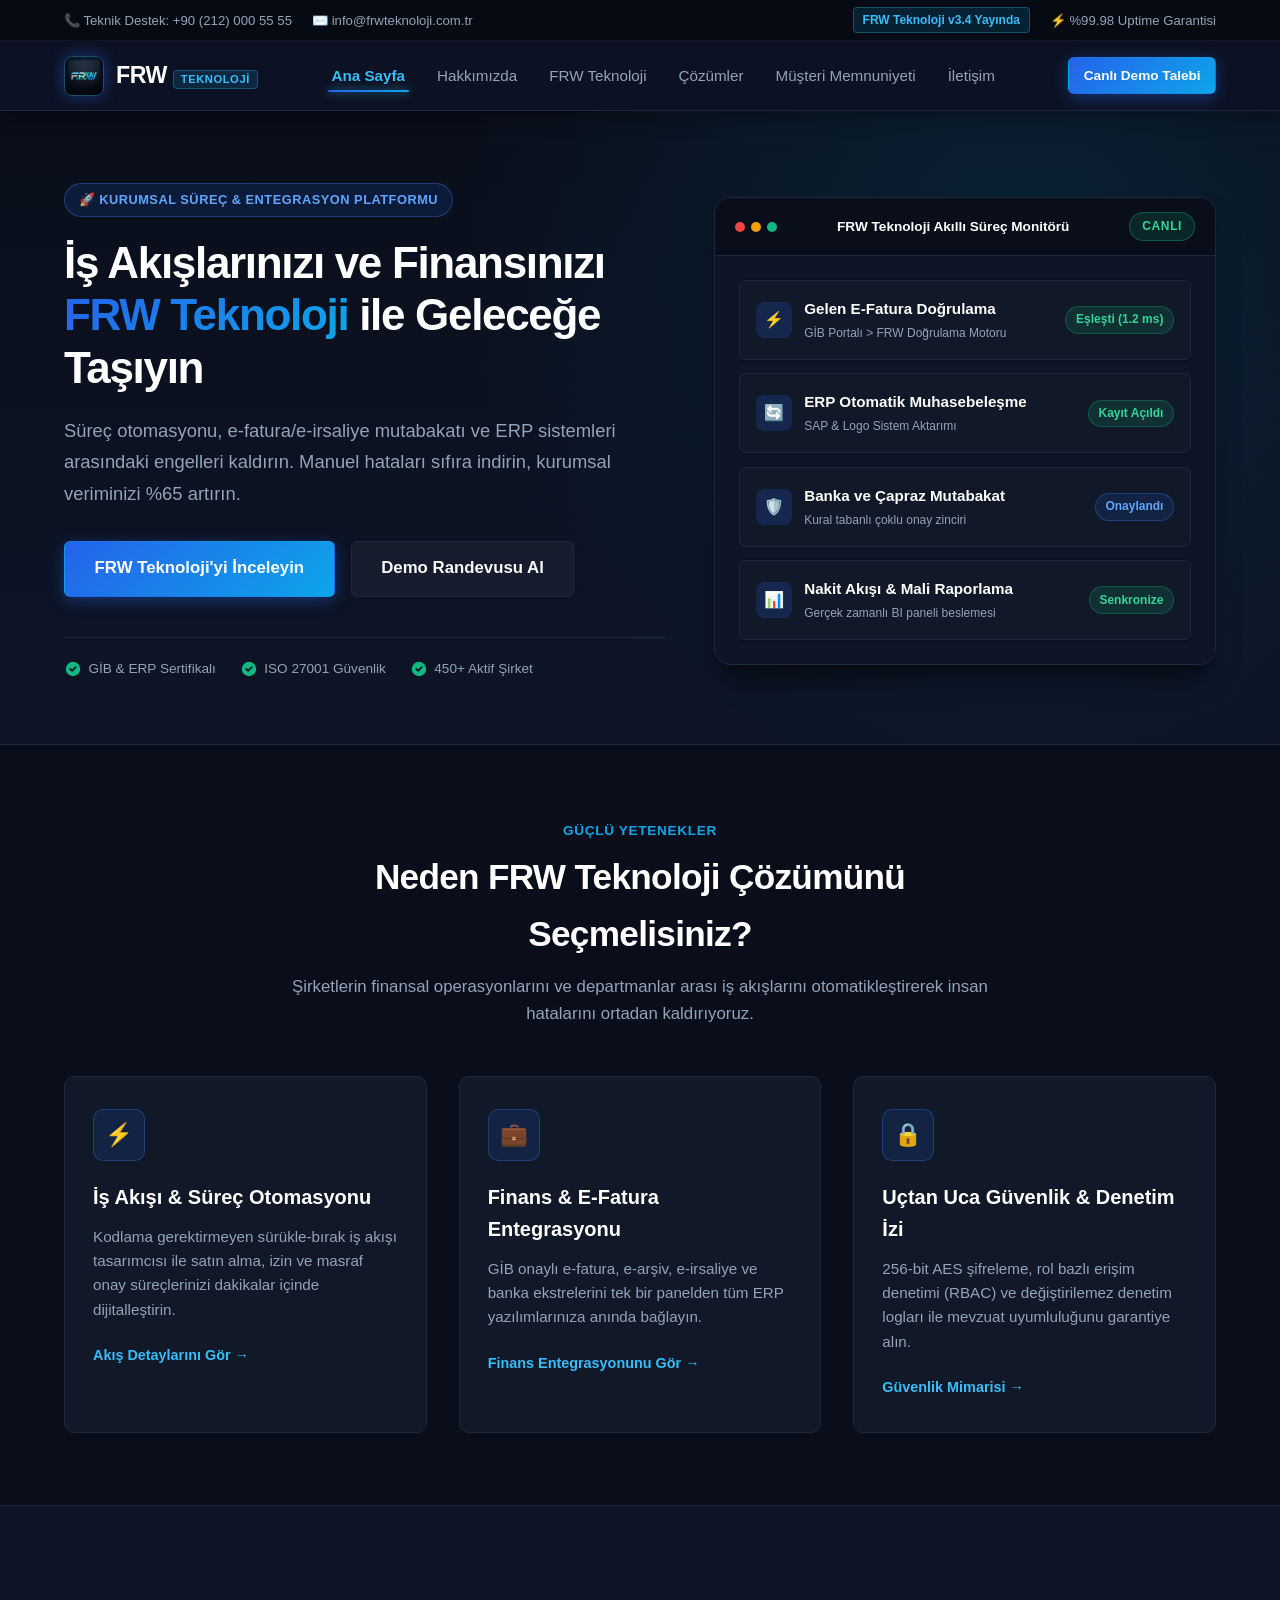
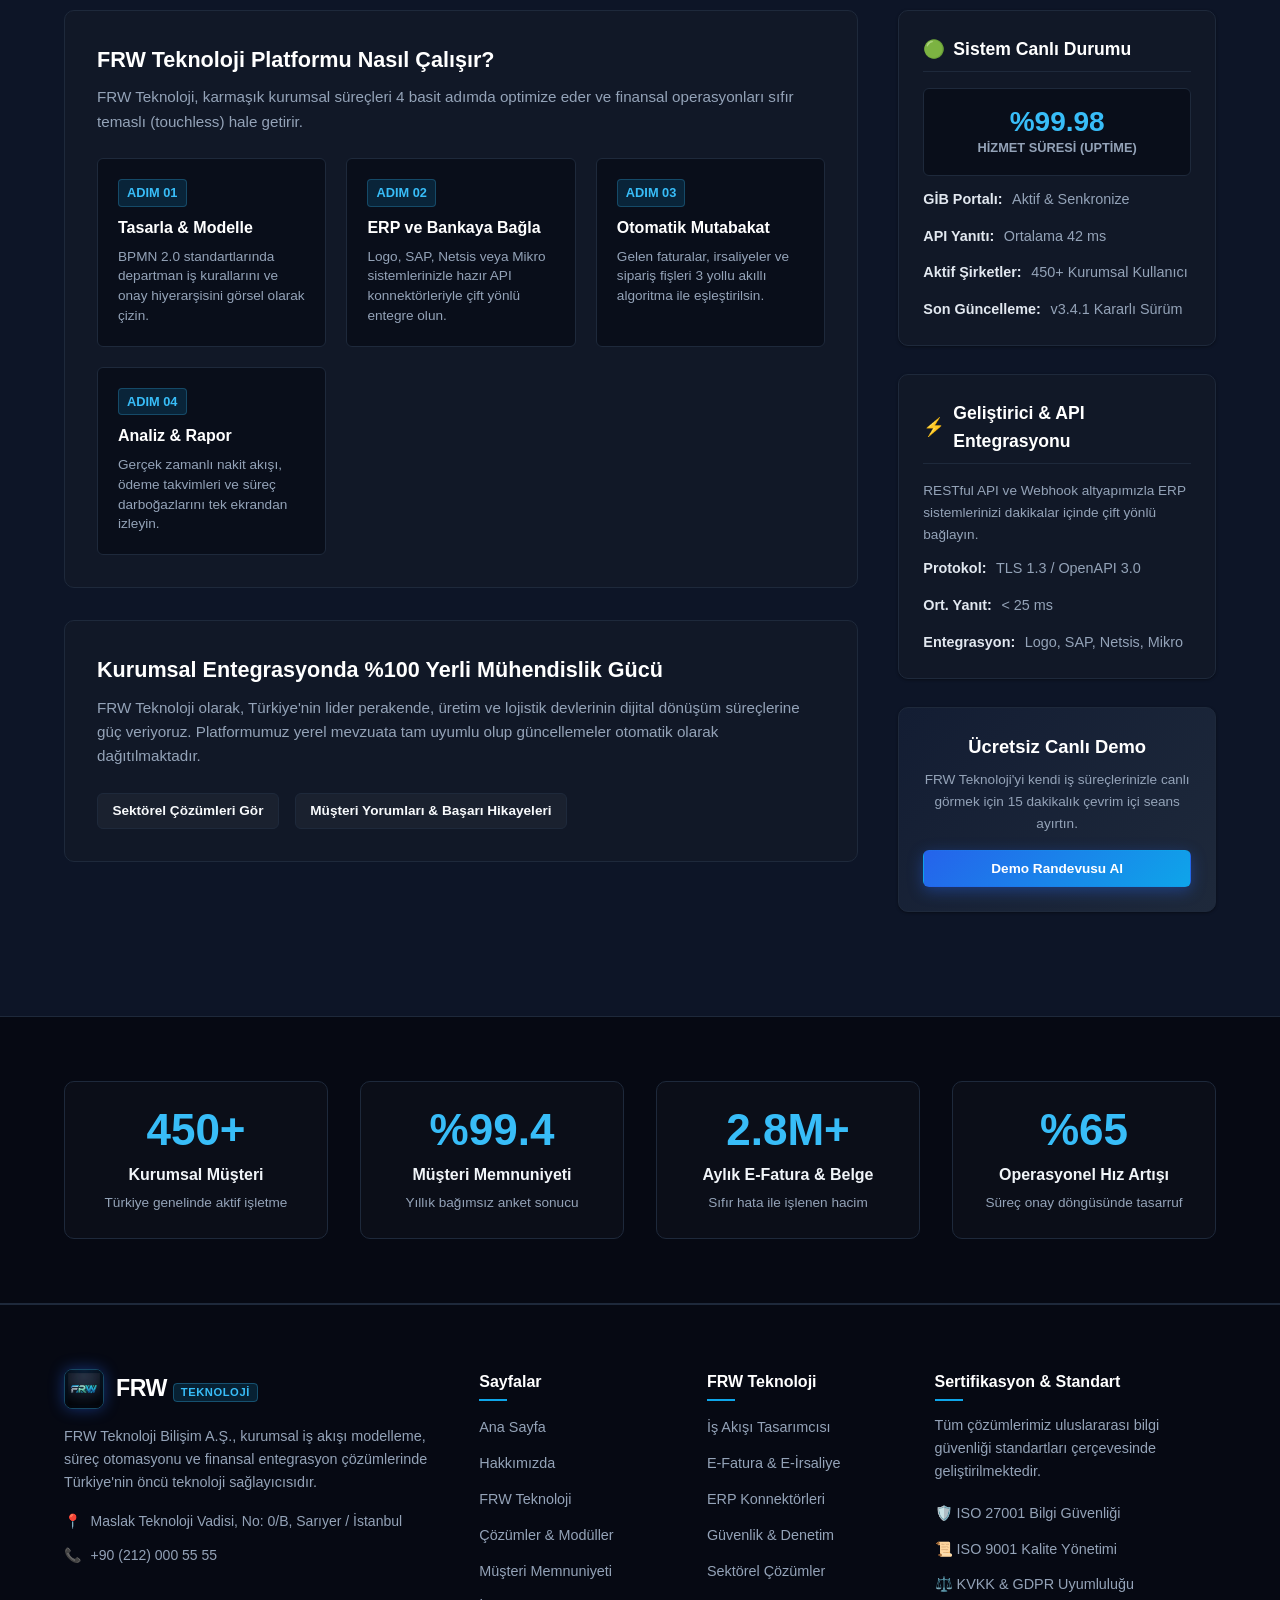
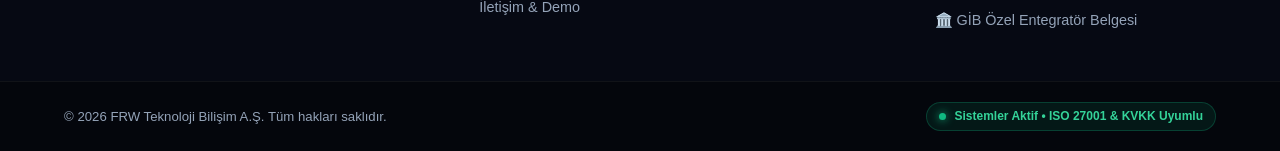
==== commit 90a00359: "Proje güncellendi" ====
--- a/index.html
+++ b/index.html
@@ -23,8 +23,8 @@
     <div class="header-topbar">
       <div class="container">
         <div class="topbar-info">
-          <span>📞 Destek: +90 (212) 000 55 55</span>
-          <span>✉️ Destek: info@frwteknoloji.com.tr</span>
+          <span>📞 Teknik Destek: +90 (212) 000 55 55</span>
+          <span>✉️ info@frwteknoloji.com.tr</span>
         </div>
         <div class="topbar-info">
           <span class="topbar-tag">FRW Teknoloji v3.4 Yayında</span>
--- a/css/base.css
+++ b/css/base.css
@@ -676,7 +676,7 @@
 }
 
 /* --------------------------------------------------------------------------
-   RESPONSIVE UYUMLULUK
+   RESPONSIVE UYUMLULUK KISMI
    -------------------------------------------------------------------------- */
 @media (max-width: 991px) {
   .mobile-toggle {
